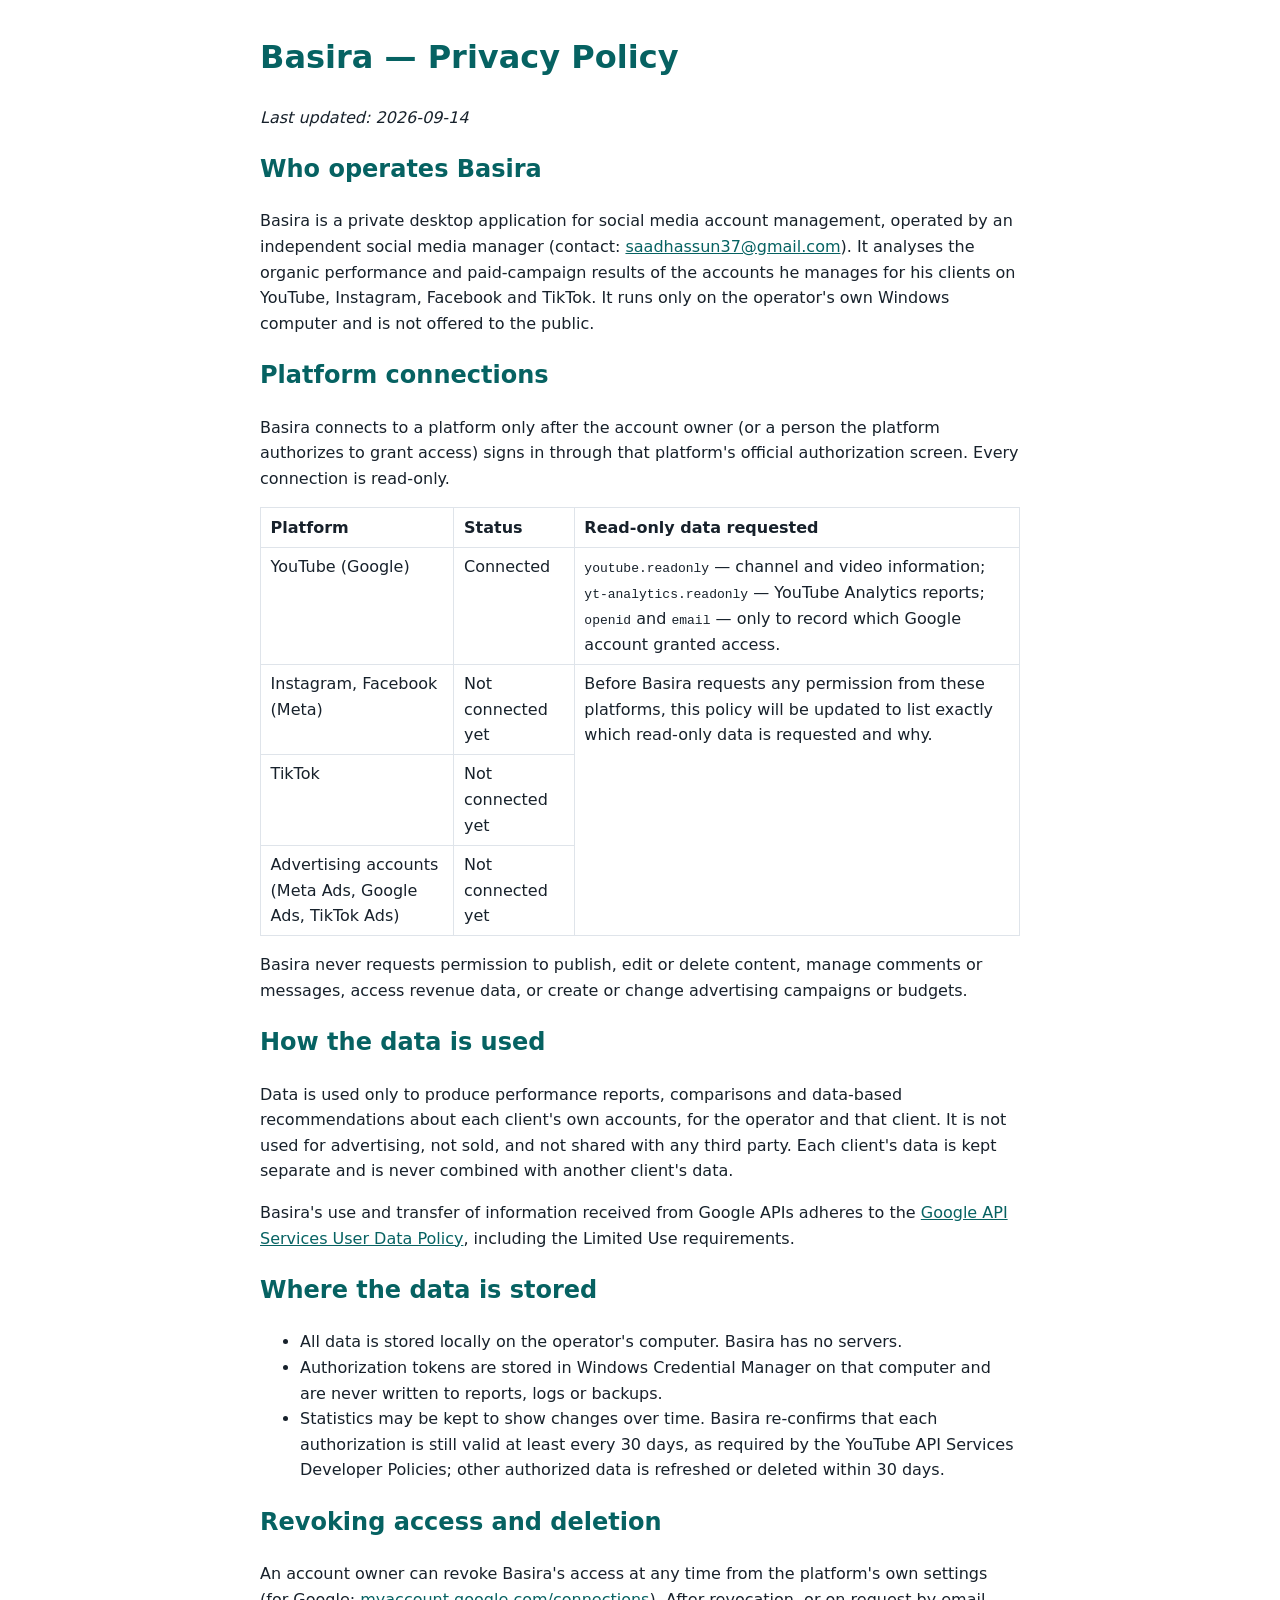
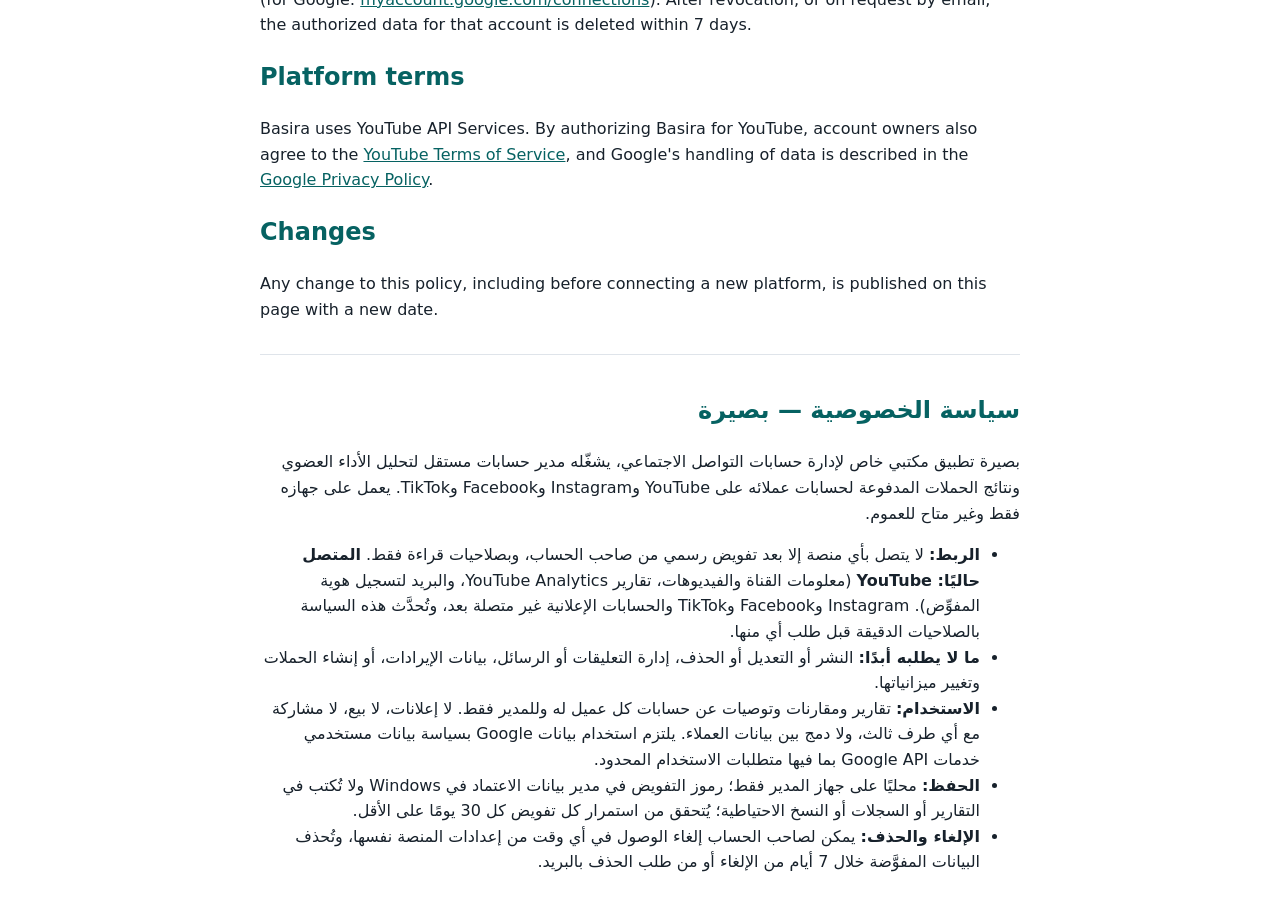
==== privacy.html @ ca2a475c "Describe Basira as a multi-platform tool; list platform connection status Co-Authored-By: Claude Opu" ====
<!doctype html>
<html lang="en">
<head>
  <meta charset="utf-8">
  <meta name="viewport" content="width=device-width, initial-scale=1">
  <title>Basira — Privacy Policy</title>
  <link rel="icon" type="image/png" href="mark.png">
  <style>
    body { font-family: system-ui, "Segoe UI", Tahoma, sans-serif; max-width: 760px; margin: 2rem auto; padding: 0 1rem; line-height: 1.6; color: #17212b; }
    h1, h2, h3 { color: #066262; }
    table { border-collapse: collapse; width: 100%; }
    th, td { border: 1px solid #dfe4ea; padding: .4rem .6rem; text-align: start; vertical-align: top; }
    section[dir="rtl"] { border-top: 1px solid #dfe4ea; margin-top: 2rem; padding-top: 1rem; }
    a { color: #066262; }
  </style>
</head>
<body>
<main>
  <h1>Basira — Privacy Policy</h1>
  <p><em>Last updated: 2026-09-14</em></p>

  <h2>Who operates Basira</h2>
  <p>Basira is a private desktop application for social media account management, operated by an independent social media manager (contact: <a href="mailto:saadhassun37@gmail.com">saadhassun37@gmail.com</a>). It analyses the organic performance and paid-campaign results of the accounts he manages for his clients on YouTube, Instagram, Facebook and TikTok. It runs only on the operator's own Windows computer and is not offered to the public.</p>

  <h2>Platform connections</h2>
  <p>Basira connects to a platform only after the account owner (or a person the platform authorizes to grant access) signs in through that platform's official authorization screen. Every connection is read-only.</p>
  <table>
    <thead><tr><th>Platform</th><th>Status</th><th>Read-only data requested</th></tr></thead>
    <tbody>
      <tr>
        <td>YouTube (Google)</td>
        <td>Connected</td>
        <td><code>youtube.readonly</code> — channel and video information; <code>yt-analytics.readonly</code> — YouTube Analytics reports; <code>openid</code> and <code>email</code> — only to record which Google account granted access.</td>
      </tr>
      <tr>
        <td>Instagram, Facebook (Meta)</td>
        <td>Not connected yet</td>
        <td rowspan="3">Before Basira requests any permission from these platforms, this policy will be updated to list exactly which read-only data is requested and why.</td>
      </tr>
      <tr><td>TikTok</td><td>Not connected yet</td></tr>
      <tr><td>Advertising accounts (Meta Ads, Google Ads, TikTok Ads)</td><td>Not connected yet</td></tr>
    </tbody>
  </table>
  <p>Basira never requests permission to publish, edit or delete content, manage comments or messages, access revenue data, or create or change advertising campaigns or budgets.</p>

  <h2>How the data is used</h2>
  <p>Data is used only to produce performance reports, comparisons and data-based recommendations about each client's own accounts, for the operator and that client. It is not used for advertising, not sold, and not shared with any third party. Each client's data is kept separate and is never combined with another client's data.</p>
  <p>Basira's use and transfer of information received from Google APIs adheres to the <a href="https://developers.google.com/terms/api-services-user-data-policy">Google API Services User Data Policy</a>, including the Limited Use requirements.</p>

  <h2>Where the data is stored</h2>
  <ul>
    <li>All data is stored locally on the operator's computer. Basira has no servers.</li>
    <li>Authorization tokens are stored in Windows Credential Manager on that computer and are never written to reports, logs or backups.</li>
    <li>Statistics may be kept to show changes over time. Basira re-confirms that each authorization is still valid at least every 30 days, as required by the YouTube API Services Developer Policies; other authorized data is refreshed or deleted within 30 days.</li>
  </ul>

  <h2>Revoking access and deletion</h2>
  <p>An account owner can revoke Basira's access at any time from the platform's own settings (for Google: <a href="https://myaccount.google.com/connections">myaccount.google.com/connections</a>). After revocation, or on request by email, the authorized data for that account is deleted within 7 days.</p>

  <h2>Platform terms</h2>
  <p>Basira uses YouTube API Services. By authorizing Basira for YouTube, account owners also agree to the <a href="https://www.youtube.com/t/terms">YouTube Terms of Service</a>, and Google's handling of data is described in the <a href="https://policies.google.com/privacy">Google Privacy Policy</a>.</p>

  <h2>Changes</h2>
  <p>Any change to this policy, including before connecting a new platform, is published on this page with a new date.</p>

  <section dir="rtl" lang="ar">
    <h2>سياسة الخصوصية — بصيرة</h2>
    <p>بصيرة تطبيق مكتبي خاص لإدارة حسابات التواصل الاجتماعي، يشغّله مدير حسابات مستقل لتحليل الأداء العضوي ونتائج الحملات المدفوعة لحسابات عملائه على YouTube وInstagram وFacebook وTikTok. يعمل على جهازه فقط وغير متاح للعموم.</p>
    <ul>
      <li><strong>الربط:</strong> لا يتصل بأي منصة إلا بعد تفويض رسمي من صاحب الحساب، وبصلاحيات قراءة فقط. <strong>المتصل حاليًا: YouTube</strong> (معلومات القناة والفيديوهات، تقارير YouTube Analytics، والبريد لتسجيل هوية المفوِّض). Instagram وFacebook وTikTok والحسابات الإعلانية غير متصلة بعد، وتُحدَّث هذه السياسة بالصلاحيات الدقيقة قبل طلب أي منها.</li>
      <li><strong>ما لا يطلبه أبدًا:</strong> النشر أو التعديل أو الحذف، إدارة التعليقات أو الرسائل، بيانات الإيرادات، أو إنشاء الحملات وتغيير ميزانياتها.</li>
      <li><strong>الاستخدام:</strong> تقارير ومقارنات وتوصيات عن حسابات كل عميل له وللمدير فقط. لا إعلانات، لا بيع، لا مشاركة مع أي طرف ثالث، ولا دمج بين بيانات العملاء. يلتزم استخدام بيانات Google بسياسة بيانات مستخدمي خدمات Google API بما فيها متطلبات الاستخدام المحدود.</li>
      <li><strong>الحفظ:</strong> محليًا على جهاز المدير فقط؛ رموز التفويض في مدير بيانات الاعتماد في Windows ولا تُكتب في التقارير أو السجلات أو النسخ الاحتياطية؛ يُتحقق من استمرار كل تفويض كل 30 يومًا على الأقل.</li>
      <li><strong>الإلغاء والحذف:</strong> يمكن لصاحب الحساب إلغاء الوصول في أي وقت من إعدادات المنصة نفسها، وتُحذف البيانات المفوَّضة خلال 7 أيام من الإلغاء أو من طلب الحذف بالبريد.</li>
    </ul>
  </section>
</main>
</body>
</html>
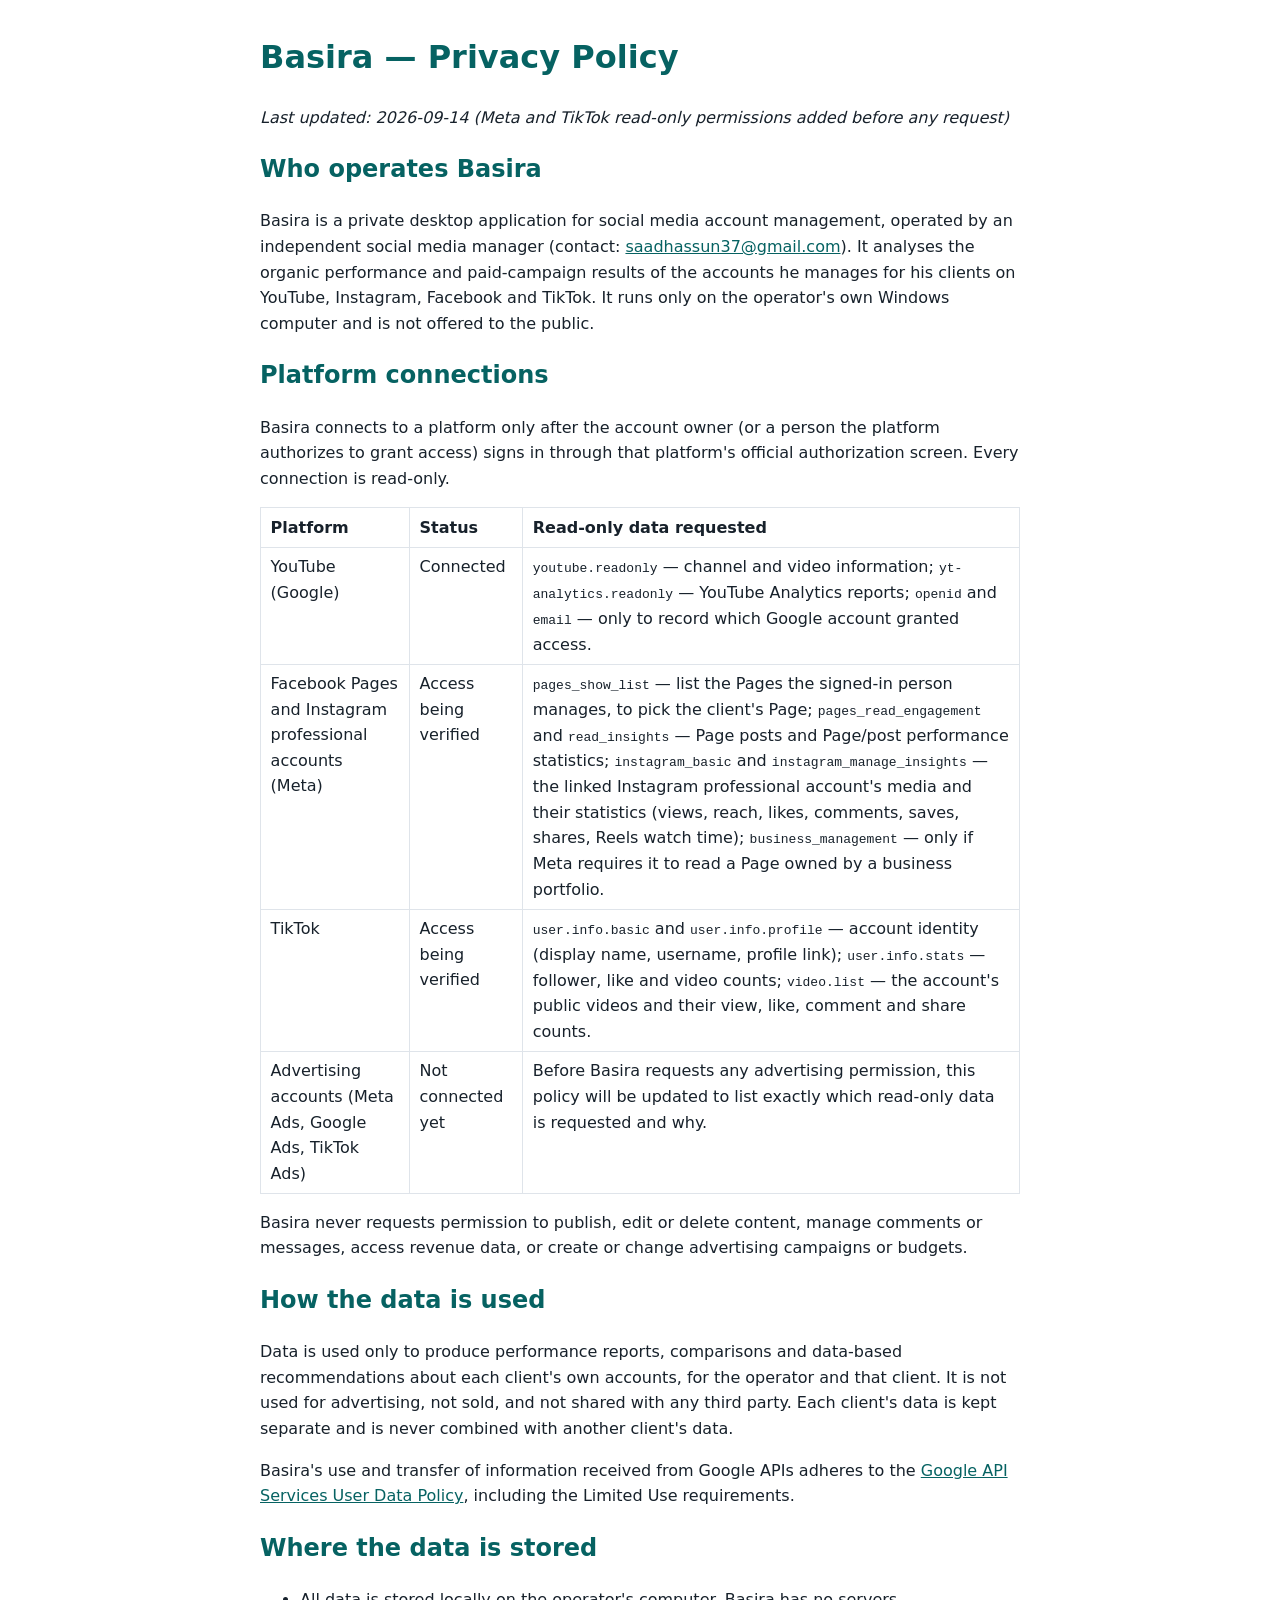
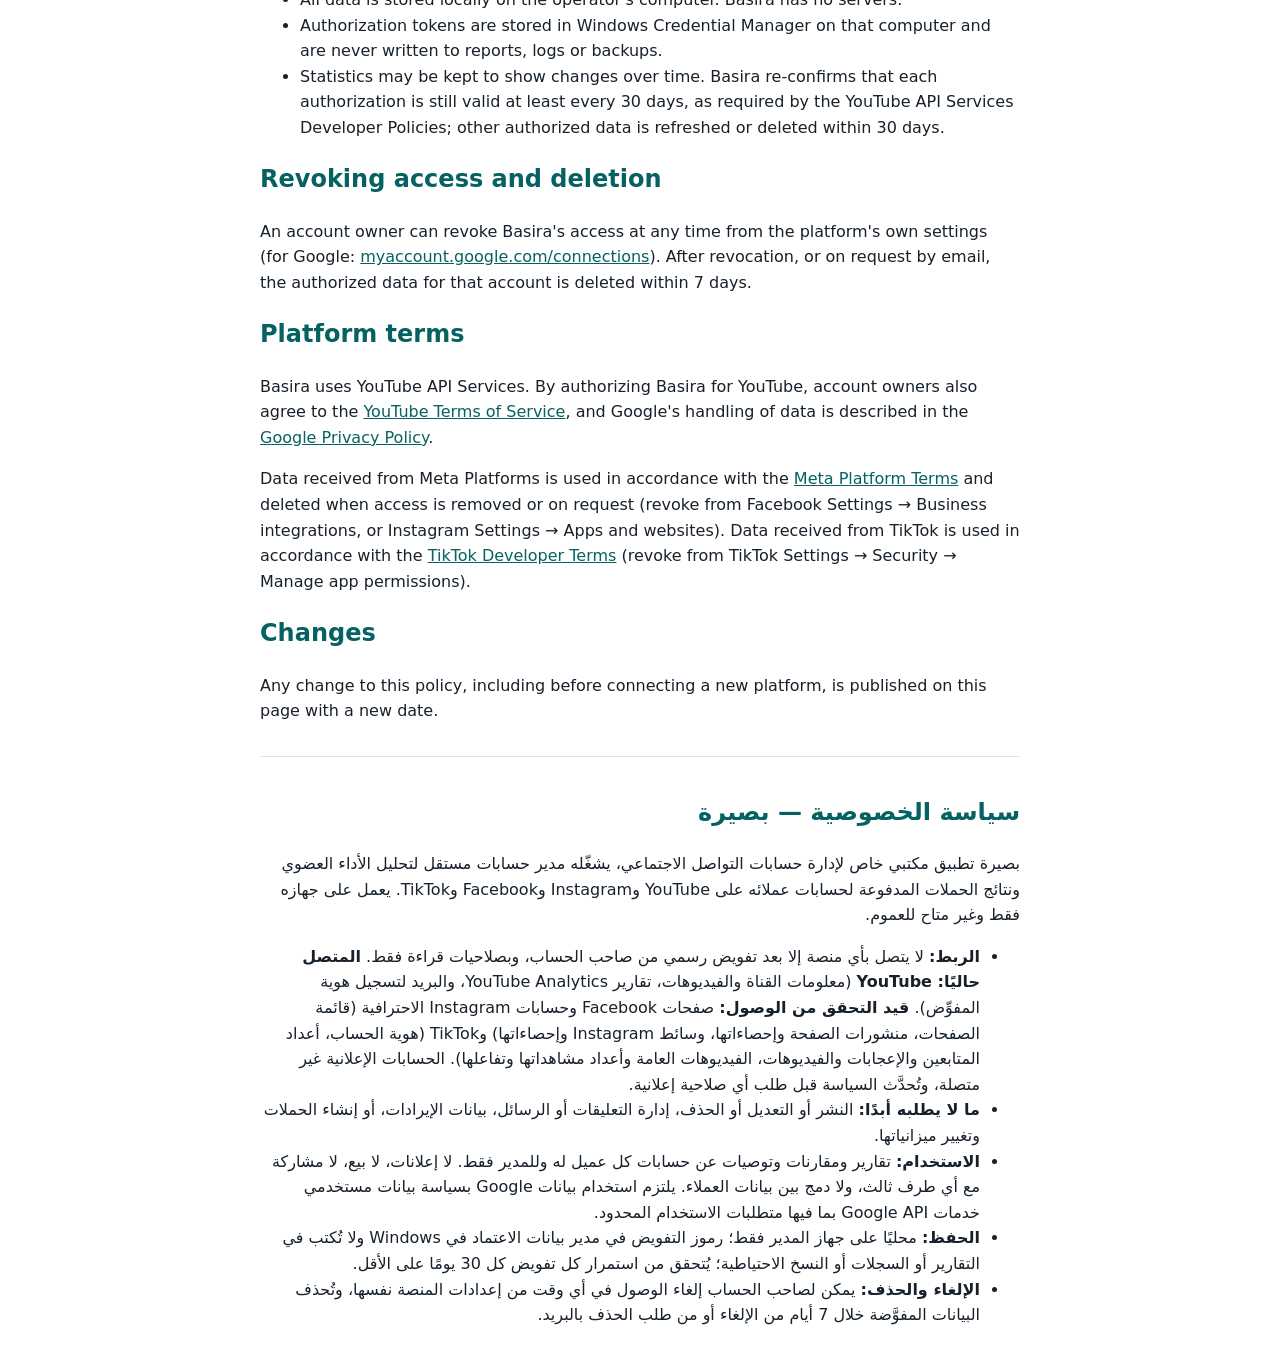
==== commit a8b85cda: "Privacy policy: list exact read-only Meta and TikTok permissions before requesting them" ====
--- a/privacy.html
+++ b/privacy.html
@@ -17,7 +17,7 @@
 <body>
 <main>
   <h1>Basira — Privacy Policy</h1>
-  <p><em>Last updated: 2026-09-14</em></p>
+  <p><em>Last updated: 2026-09-14 (Meta and TikTok read-only permissions added before any request)</em></p>
 
   <h2>Who operates Basira</h2>
   <p>Basira is a private desktop application for social media account management, operated by an independent social media manager (contact: <a href="mailto:saadhassun37@gmail.com">saadhassun37@gmail.com</a>). It analyses the organic performance and paid-campaign results of the accounts he manages for his clients on YouTube, Instagram, Facebook and TikTok. It runs only on the operator's own Windows computer and is not offered to the public.</p>
@@ -33,12 +33,16 @@
         <td><code>youtube.readonly</code> — channel and video information; <code>yt-analytics.readonly</code> — YouTube Analytics reports; <code>openid</code> and <code>email</code> — only to record which Google account granted access.</td>
       </tr>
       <tr>
-        <td>Instagram, Facebook (Meta)</td>
-        <td>Not connected yet</td>
-        <td rowspan="3">Before Basira requests any permission from these platforms, this policy will be updated to list exactly which read-only data is requested and why.</td>
+        <td>Facebook Pages and Instagram professional accounts (Meta)</td>
+        <td>Access being verified</td>
+        <td><code>pages_show_list</code> — list the Pages the signed-in person manages, to pick the client's Page; <code>pages_read_engagement</code> and <code>read_insights</code> — Page posts and Page/post performance statistics; <code>instagram_basic</code> and <code>instagram_manage_insights</code> — the linked Instagram professional account's media and their statistics (views, reach, likes, comments, saves, shares, Reels watch time); <code>business_management</code> — only if Meta requires it to read a Page owned by a business portfolio.</td>
       </tr>
-      <tr><td>TikTok</td><td>Not connected yet</td></tr>
-      <tr><td>Advertising accounts (Meta Ads, Google Ads, TikTok Ads)</td><td>Not connected yet</td></tr>
+      <tr>
+        <td>TikTok</td>
+        <td>Access being verified</td>
+        <td><code>user.info.basic</code> and <code>user.info.profile</code> — account identity (display name, username, profile link); <code>user.info.stats</code> — follower, like and video counts; <code>video.list</code> — the account's public videos and their view, like, comment and share counts.</td>
+      </tr>
+      <tr><td>Advertising accounts (Meta Ads, Google Ads, TikTok Ads)</td><td>Not connected yet</td><td>Before Basira requests any advertising permission, this policy will be updated to list exactly which read-only data is requested and why.</td></tr>
     </tbody>
   </table>
   <p>Basira never requests permission to publish, edit or delete content, manage comments or messages, access revenue data, or create or change advertising campaigns or budgets.</p>
@@ -59,6 +63,7 @@
 
   <h2>Platform terms</h2>
   <p>Basira uses YouTube API Services. By authorizing Basira for YouTube, account owners also agree to the <a href="https://www.youtube.com/t/terms">YouTube Terms of Service</a>, and Google's handling of data is described in the <a href="https://policies.google.com/privacy">Google Privacy Policy</a>.</p>
+  <p>Data received from Meta Platforms is used in accordance with the <a href="https://developers.facebook.com/terms/">Meta Platform Terms</a> and deleted when access is removed or on request (revoke from Facebook Settings → Business integrations, or Instagram Settings → Apps and websites). Data received from TikTok is used in accordance with the <a href="https://www.tiktok.com/legal/page/global/tik-tok-developer-terms-of-service/en">TikTok Developer Terms</a> (revoke from TikTok Settings → Security → Manage app permissions).</p>
 
   <h2>Changes</h2>
   <p>Any change to this policy, including before connecting a new platform, is published on this page with a new date.</p>
@@ -67,7 +72,7 @@
     <h2>سياسة الخصوصية — بصيرة</h2>
     <p>بصيرة تطبيق مكتبي خاص لإدارة حسابات التواصل الاجتماعي، يشغّله مدير حسابات مستقل لتحليل الأداء العضوي ونتائج الحملات المدفوعة لحسابات عملائه على YouTube وInstagram وFacebook وTikTok. يعمل على جهازه فقط وغير متاح للعموم.</p>
     <ul>
-      <li><strong>الربط:</strong> لا يتصل بأي منصة إلا بعد تفويض رسمي من صاحب الحساب، وبصلاحيات قراءة فقط. <strong>المتصل حاليًا: YouTube</strong> (معلومات القناة والفيديوهات، تقارير YouTube Analytics، والبريد لتسجيل هوية المفوِّض). Instagram وFacebook وTikTok والحسابات الإعلانية غير متصلة بعد، وتُحدَّث هذه السياسة بالصلاحيات الدقيقة قبل طلب أي منها.</li>
+      <li><strong>الربط:</strong> لا يتصل بأي منصة إلا بعد تفويض رسمي من صاحب الحساب، وبصلاحيات قراءة فقط. <strong>المتصل حاليًا: YouTube</strong> (معلومات القناة والفيديوهات، تقارير YouTube Analytics، والبريد لتسجيل هوية المفوِّض). <strong>قيد التحقق من الوصول:</strong> صفحات Facebook وحسابات Instagram الاحترافية (قائمة الصفحات، منشورات الصفحة وإحصاءاتها، وسائط Instagram وإحصاءاتها) وTikTok (هوية الحساب، أعداد المتابعين والإعجابات والفيديوهات، الفيديوهات العامة وأعداد مشاهداتها وتفاعلها). الحسابات الإعلانية غير متصلة، وتُحدَّث السياسة قبل طلب أي صلاحية إعلانية.</li>
       <li><strong>ما لا يطلبه أبدًا:</strong> النشر أو التعديل أو الحذف، إدارة التعليقات أو الرسائل، بيانات الإيرادات، أو إنشاء الحملات وتغيير ميزانياتها.</li>
       <li><strong>الاستخدام:</strong> تقارير ومقارنات وتوصيات عن حسابات كل عميل له وللمدير فقط. لا إعلانات، لا بيع، لا مشاركة مع أي طرف ثالث، ولا دمج بين بيانات العملاء. يلتزم استخدام بيانات Google بسياسة بيانات مستخدمي خدمات Google API بما فيها متطلبات الاستخدام المحدود.</li>
       <li><strong>الحفظ:</strong> محليًا على جهاز المدير فقط؛ رموز التفويض في مدير بيانات الاعتماد في Windows ولا تُكتب في التقارير أو السجلات أو النسخ الاحتياطية؛ يُتحقق من استمرار كل تفويض كل 30 يومًا على الأقل.</li>
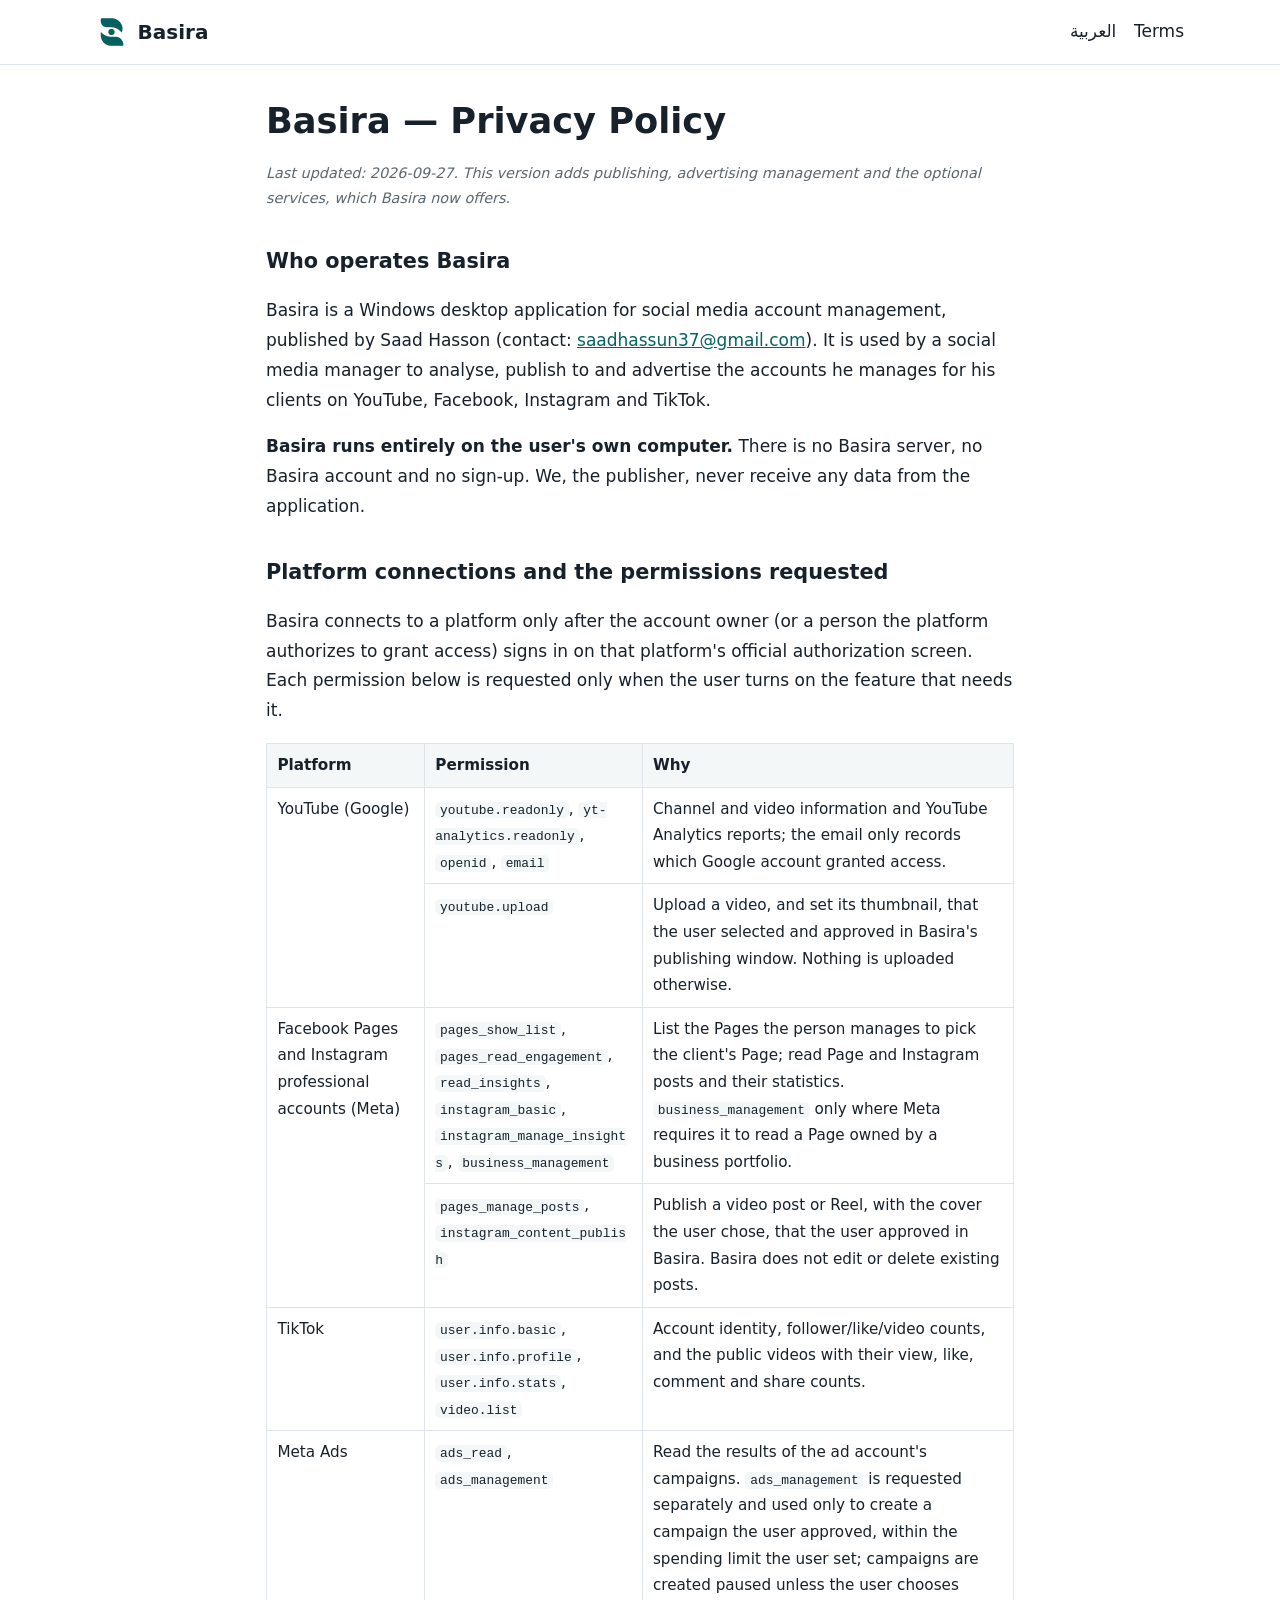
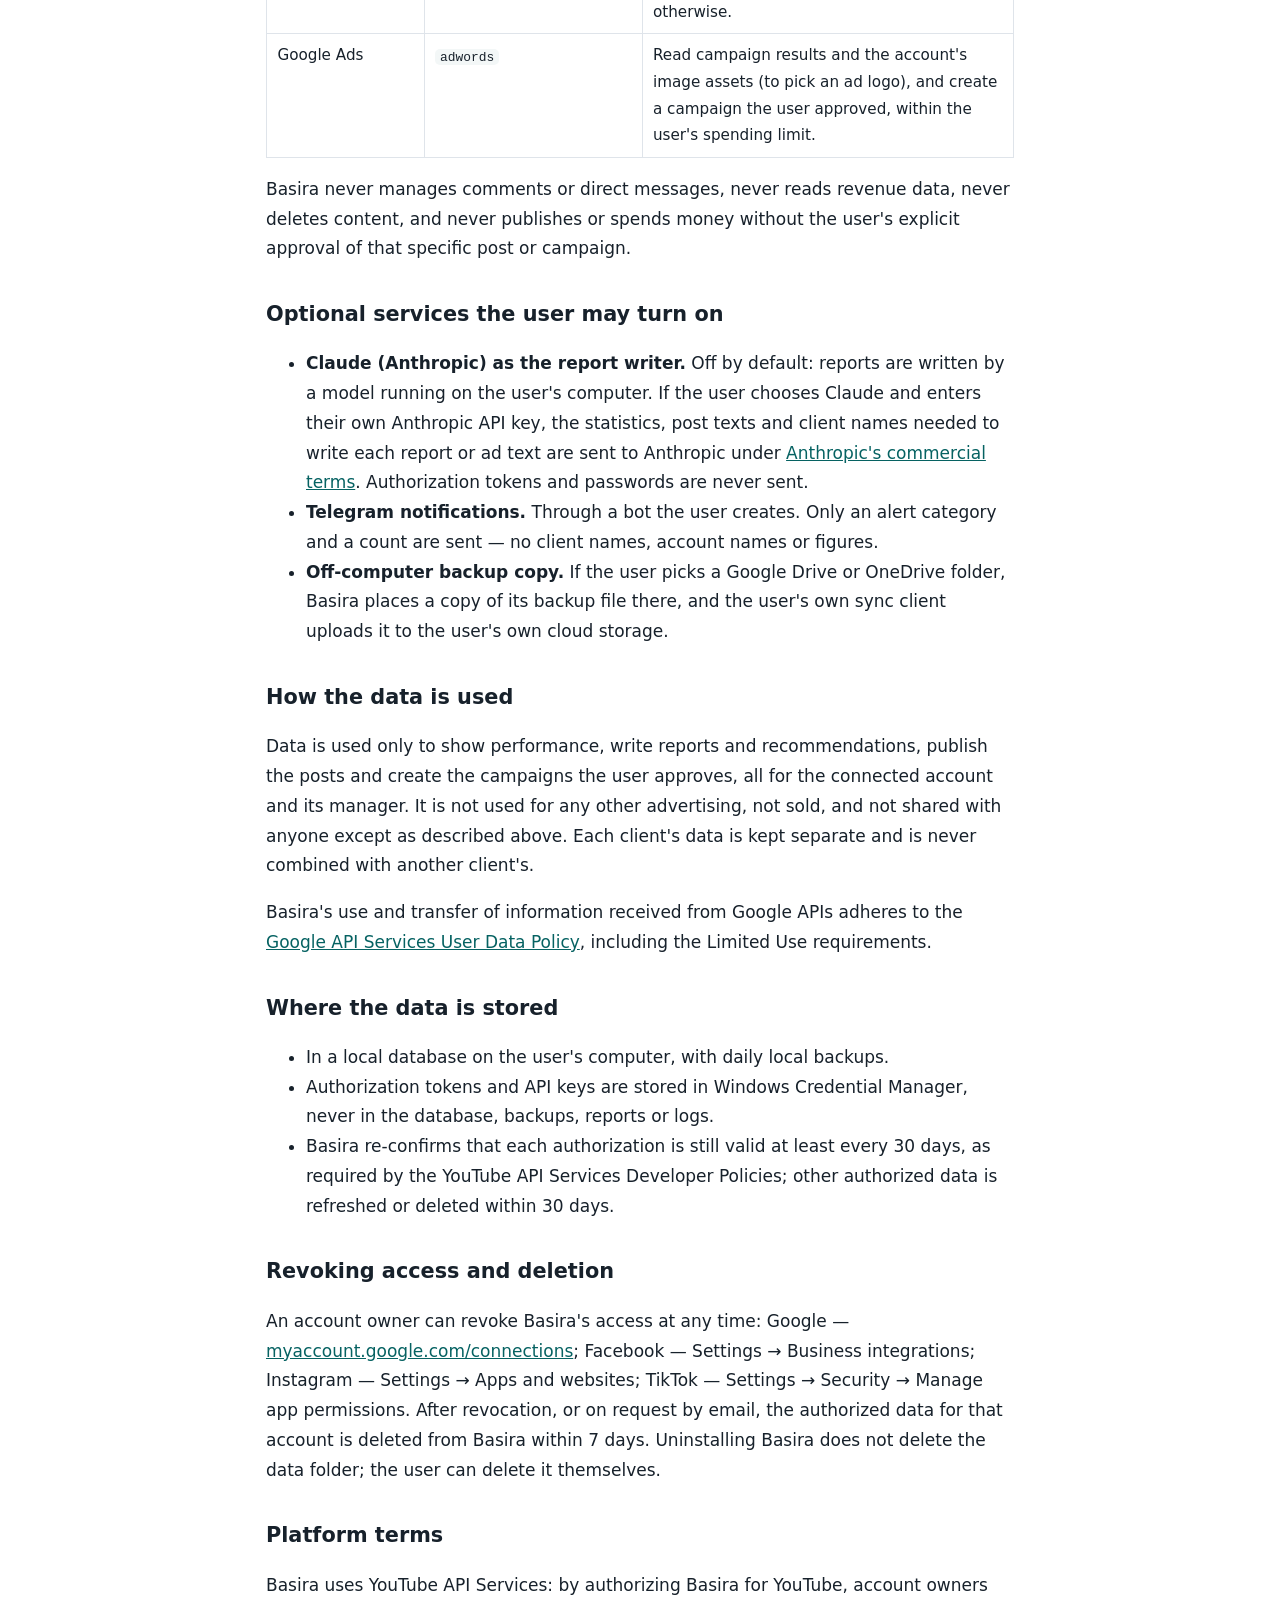
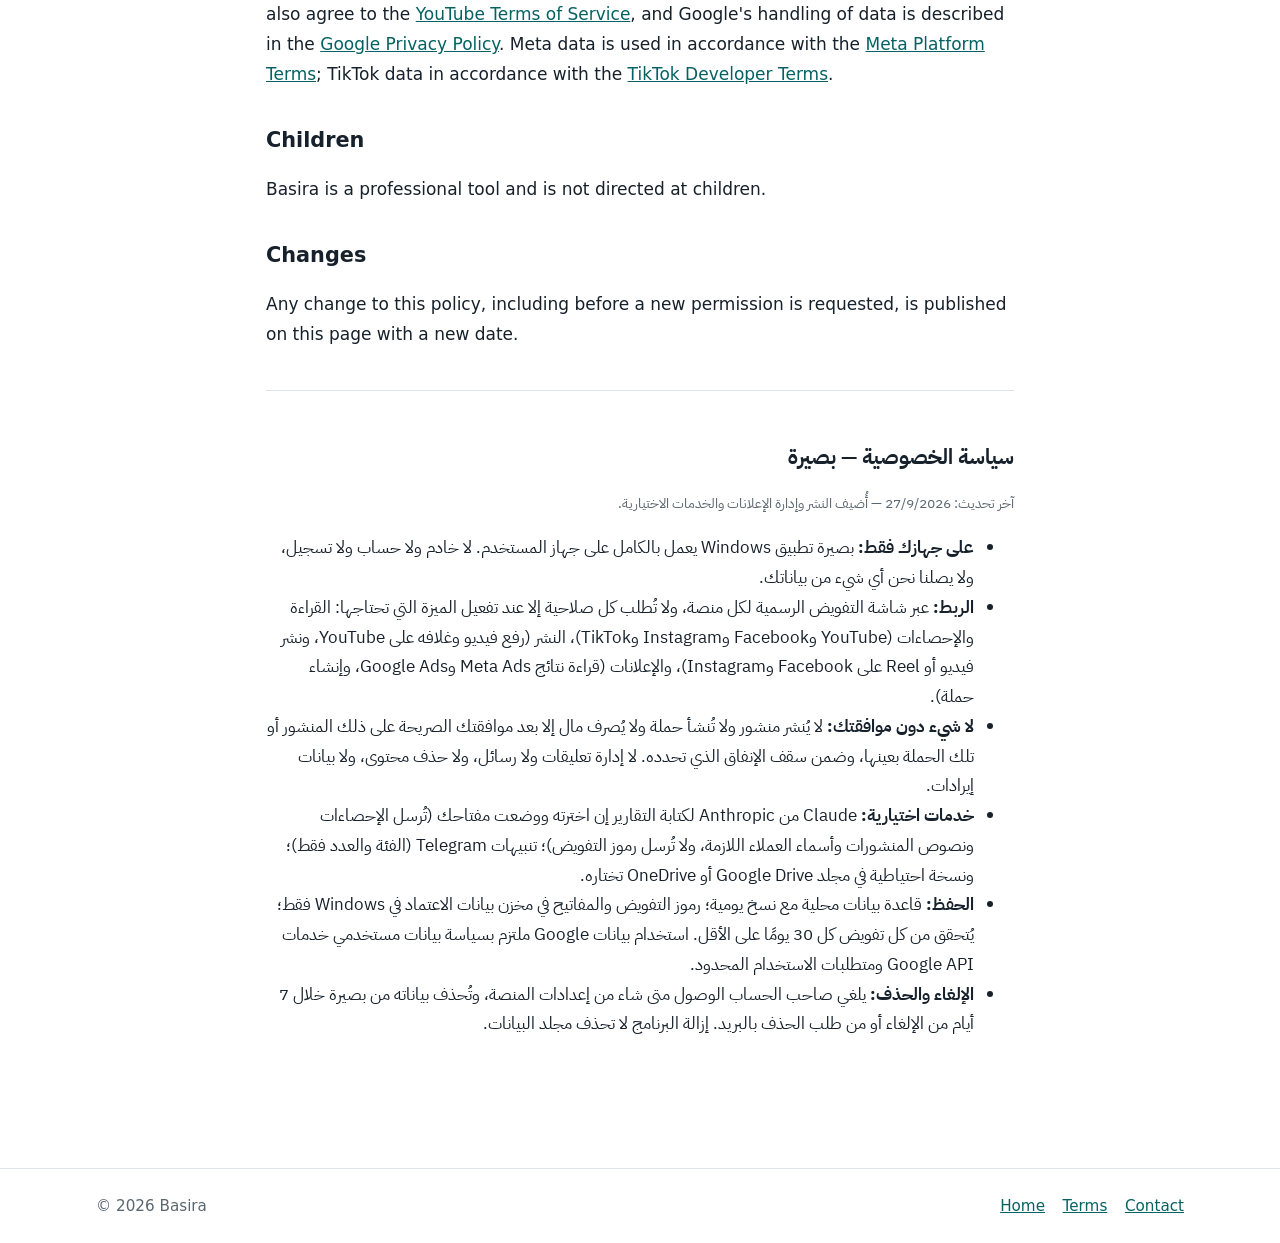
==== commit 241ec3e4: "New home page with download section; privacy policy and terms updated for publishing, ads and option" ====
--- a/privacy.html
+++ b/privacy.html
@@ -4,81 +4,98 @@
   <meta charset="utf-8">
   <meta name="viewport" content="width=device-width, initial-scale=1">
   <title>Basira — Privacy Policy</title>
-  <link rel="icon" type="image/png" href="mark.png">
-  <style>
-    body { font-family: system-ui, "Segoe UI", Tahoma, sans-serif; max-width: 760px; margin: 2rem auto; padding: 0 1rem; line-height: 1.6; color: #17212b; }
-    h1, h2, h3 { color: #066262; }
-    table { border-collapse: collapse; width: 100%; }
-    th, td { border: 1px solid #dfe4ea; padding: .4rem .6rem; text-align: start; vertical-align: top; }
-    section[dir="rtl"] { border-top: 1px solid #dfe4ea; margin-top: 2rem; padding-top: 1rem; }
-    a { color: #066262; }
-  </style>
+  <link rel="icon" type="image/png" href="brand/favicon.png">
+  <link href="https://fonts.googleapis.com/css2?family=IBM+Plex+Sans+Arabic:wght@400;500;700&display=swap" rel="stylesheet">
+  <link rel="stylesheet" href="site.css">
 </head>
-<body>
-<main>
+<body class="legal">
+<header class="top">
+  <div class="wrap top-row">
+    <a class="brand" href="./"><img class="only-light" src="brand/mark.png" alt="" width="32" height="32"><img class="only-dark" src="brand/mark-dark.png" alt="" width="32" height="32"><span>Basira</span></a>
+    <nav><a href="#ar">العربية</a><a href="terms.html">Terms</a></nav>
+  </div>
+</header>
+<main class="wrap narrow">
   <h1>Basira — Privacy Policy</h1>
-  <p><em>Last updated: 2026-09-14 (Meta and TikTok read-only permissions added before any request)</em></p>
+  <p class="fine"><em>Last updated: 2026-09-27. This version adds publishing, advertising management and the optional services, which Basira now offers.</em></p>
 
   <h2>Who operates Basira</h2>
-  <p>Basira is a private desktop application for social media account management, operated by an independent social media manager (contact: <a href="mailto:saadhassun37@gmail.com">saadhassun37@gmail.com</a>). It analyses the organic performance and paid-campaign results of the accounts he manages for his clients on YouTube, Instagram, Facebook and TikTok. It runs only on the operator's own Windows computer and is not offered to the public.</p>
+  <p>Basira is a Windows desktop application for social media account management, published by Saad Hasson (contact: <a href="mailto:saadhassun37@gmail.com">saadhassun37@gmail.com</a>). It is used by a social media manager to analyse, publish to and advertise the accounts he manages for his clients on YouTube, Facebook, Instagram and TikTok.</p>
+  <p><strong>Basira runs entirely on the user's own computer.</strong> There is no Basira server, no Basira account and no sign-up. We, the publisher, never receive any data from the application.</p>
 
-  <h2>Platform connections</h2>
-  <p>Basira connects to a platform only after the account owner (or a person the platform authorizes to grant access) signs in through that platform's official authorization screen. Every connection is read-only.</p>
+  <h2>Platform connections and the permissions requested</h2>
+  <p>Basira connects to a platform only after the account owner (or a person the platform authorizes to grant access) signs in on that platform's official authorization screen. Each permission below is requested only when the user turns on the feature that needs it.</p>
+  <div class="table-wrap">
   <table>
-    <thead><tr><th>Platform</th><th>Status</th><th>Read-only data requested</th></tr></thead>
+    <thead><tr><th>Platform</th><th>Permission</th><th>Why</th></tr></thead>
     <tbody>
-      <tr>
-        <td>YouTube (Google)</td>
-        <td>Connected</td>
-        <td><code>youtube.readonly</code> — channel and video information; <code>yt-analytics.readonly</code> — YouTube Analytics reports; <code>openid</code> and <code>email</code> — only to record which Google account granted access.</td>
-      </tr>
-      <tr>
-        <td>Facebook Pages and Instagram professional accounts (Meta)</td>
-        <td>Access being verified</td>
-        <td><code>pages_show_list</code> — list the Pages the signed-in person manages, to pick the client's Page; <code>pages_read_engagement</code> and <code>read_insights</code> — Page posts and Page/post performance statistics; <code>instagram_basic</code> and <code>instagram_manage_insights</code> — the linked Instagram professional account's media and their statistics (views, reach, likes, comments, saves, shares, Reels watch time); <code>business_management</code> — only if Meta requires it to read a Page owned by a business portfolio.</td>
-      </tr>
-      <tr>
-        <td>TikTok</td>
-        <td>Access being verified</td>
-        <td><code>user.info.basic</code> and <code>user.info.profile</code> — account identity (display name, username, profile link); <code>user.info.stats</code> — follower, like and video counts; <code>video.list</code> — the account's public videos and their view, like, comment and share counts.</td>
-      </tr>
-      <tr><td>Advertising accounts (Meta Ads, Google Ads, TikTok Ads)</td><td>Not connected yet</td><td>Before Basira requests any advertising permission, this policy will be updated to list exactly which read-only data is requested and why.</td></tr>
+      <tr><td rowspan="2">YouTube (Google)</td>
+        <td><code>youtube.readonly</code>, <code>yt-analytics.readonly</code>, <code>openid</code>, <code>email</code></td>
+        <td>Channel and video information and YouTube Analytics reports; the email only records which Google account granted access.</td></tr>
+      <tr><td><code>youtube.upload</code></td>
+        <td>Upload a video, and set its thumbnail, that the user selected and approved in Basira's publishing window. Nothing is uploaded otherwise.</td></tr>
+      <tr><td rowspan="2">Facebook Pages and Instagram professional accounts (Meta)</td>
+        <td><code>pages_show_list</code>, <code>pages_read_engagement</code>, <code>read_insights</code>, <code>instagram_basic</code>, <code>instagram_manage_insights</code>, <code>business_management</code></td>
+        <td>List the Pages the person manages to pick the client's Page; read Page and Instagram posts and their statistics. <code>business_management</code> only where Meta requires it to read a Page owned by a business portfolio.</td></tr>
+      <tr><td><code>pages_manage_posts</code>, <code>instagram_content_publish</code></td>
+        <td>Publish a video post or Reel, with the cover the user chose, that the user approved in Basira. Basira does not edit or delete existing posts.</td></tr>
+      <tr><td>TikTok</td>
+        <td><code>user.info.basic</code>, <code>user.info.profile</code>, <code>user.info.stats</code>, <code>video.list</code></td>
+        <td>Account identity, follower/like/video counts, and the public videos with their view, like, comment and share counts.</td></tr>
+      <tr><td>Meta Ads</td>
+        <td><code>ads_read</code>, <code>ads_management</code></td>
+        <td>Read the results of the ad account's campaigns. <code>ads_management</code> is requested separately and used only to create a campaign the user approved, within the spending limit the user set; campaigns are created paused unless the user chooses otherwise.</td></tr>
+      <tr><td>Google Ads</td>
+        <td><code>adwords</code></td>
+        <td>Read campaign results and the account's image assets (to pick an ad logo), and create a campaign the user approved, within the user's spending limit.</td></tr>
     </tbody>
   </table>
-  <p>Basira never requests permission to publish, edit or delete content, manage comments or messages, access revenue data, or create or change advertising campaigns or budgets.</p>
+  </div>
+  <p>Basira never manages comments or direct messages, never reads revenue data, never deletes content, and never publishes or spends money without the user's explicit approval of that specific post or campaign.</p>
+
+  <h2>Optional services the user may turn on</h2>
+  <ul>
+    <li><strong>Claude (Anthropic) as the report writer.</strong> Off by default: reports are written by a model running on the user's computer. If the user chooses Claude and enters their own Anthropic API key, the statistics, post texts and client names needed to write each report or ad text are sent to Anthropic under <a href="https://www.anthropic.com/legal/commercial-terms">Anthropic's commercial terms</a>. Authorization tokens and passwords are never sent.</li>
+    <li><strong>Telegram notifications.</strong> Through a bot the user creates. Only an alert category and a count are sent — no client names, account names or figures.</li>
+    <li><strong>Off-computer backup copy.</strong> If the user picks a Google Drive or OneDrive folder, Basira places a copy of its backup file there, and the user's own sync client uploads it to the user's own cloud storage.</li>
+  </ul>
 
   <h2>How the data is used</h2>
-  <p>Data is used only to produce performance reports, comparisons and data-based recommendations about each client's own accounts, for the operator and that client. It is not used for advertising, not sold, and not shared with any third party. Each client's data is kept separate and is never combined with another client's data.</p>
+  <p>Data is used only to show performance, write reports and recommendations, publish the posts and create the campaigns the user approves, all for the connected account and its manager. It is not used for any other advertising, not sold, and not shared with anyone except as described above. Each client's data is kept separate and is never combined with another client's.</p>
   <p>Basira's use and transfer of information received from Google APIs adheres to the <a href="https://developers.google.com/terms/api-services-user-data-policy">Google API Services User Data Policy</a>, including the Limited Use requirements.</p>
 
   <h2>Where the data is stored</h2>
   <ul>
-    <li>All data is stored locally on the operator's computer. Basira has no servers.</li>
-    <li>Authorization tokens are stored in Windows Credential Manager on that computer and are never written to reports, logs or backups.</li>
-    <li>Statistics may be kept to show changes over time. Basira re-confirms that each authorization is still valid at least every 30 days, as required by the YouTube API Services Developer Policies; other authorized data is refreshed or deleted within 30 days.</li>
+    <li>In a local database on the user's computer, with daily local backups.</li>
+    <li>Authorization tokens and API keys are stored in Windows Credential Manager, never in the database, backups, reports or logs.</li>
+    <li>Basira re-confirms that each authorization is still valid at least every 30 days, as required by the YouTube API Services Developer Policies; other authorized data is refreshed or deleted within 30 days.</li>
   </ul>
 
   <h2>Revoking access and deletion</h2>
-  <p>An account owner can revoke Basira's access at any time from the platform's own settings (for Google: <a href="https://myaccount.google.com/connections">myaccount.google.com/connections</a>). After revocation, or on request by email, the authorized data for that account is deleted within 7 days.</p>
+  <p>An account owner can revoke Basira's access at any time: Google — <a href="https://myaccount.google.com/connections">myaccount.google.com/connections</a>; Facebook — Settings → Business integrations; Instagram — Settings → Apps and websites; TikTok — Settings → Security → Manage app permissions. After revocation, or on request by email, the authorized data for that account is deleted from Basira within 7 days. Uninstalling Basira does not delete the data folder; the user can delete it themselves.</p>
 
   <h2>Platform terms</h2>
-  <p>Basira uses YouTube API Services. By authorizing Basira for YouTube, account owners also agree to the <a href="https://www.youtube.com/t/terms">YouTube Terms of Service</a>, and Google's handling of data is described in the <a href="https://policies.google.com/privacy">Google Privacy Policy</a>.</p>
-  <p>Data received from Meta Platforms is used in accordance with the <a href="https://developers.facebook.com/terms/">Meta Platform Terms</a> and deleted when access is removed or on request (revoke from Facebook Settings → Business integrations, or Instagram Settings → Apps and websites). Data received from TikTok is used in accordance with the <a href="https://www.tiktok.com/legal/page/global/tik-tok-developer-terms-of-service/en">TikTok Developer Terms</a> (revoke from TikTok Settings → Security → Manage app permissions).</p>
+  <p>Basira uses YouTube API Services: by authorizing Basira for YouTube, account owners also agree to the <a href="https://www.youtube.com/t/terms">YouTube Terms of Service</a>, and Google's handling of data is described in the <a href="https://policies.google.com/privacy">Google Privacy Policy</a>. Meta data is used in accordance with the <a href="https://developers.facebook.com/terms/">Meta Platform Terms</a>; TikTok data in accordance with the <a href="https://www.tiktok.com/legal/page/global/tik-tok-developer-terms-of-service/en">TikTok Developer Terms</a>.</p>
+
+  <h2>Children</h2>
+  <p>Basira is a professional tool and is not directed at children.</p>
 
   <h2>Changes</h2>
-  <p>Any change to this policy, including before connecting a new platform, is published on this page with a new date.</p>
+  <p>Any change to this policy, including before a new permission is requested, is published on this page with a new date.</p>
 
-  <section dir="rtl" lang="ar">
+  <section id="ar" dir="rtl" lang="ar">
     <h2>سياسة الخصوصية — بصيرة</h2>
-    <p>بصيرة تطبيق مكتبي خاص لإدارة حسابات التواصل الاجتماعي، يشغّله مدير حسابات مستقل لتحليل الأداء العضوي ونتائج الحملات المدفوعة لحسابات عملائه على YouTube وInstagram وFacebook وTikTok. يعمل على جهازه فقط وغير متاح للعموم.</p>
+    <p class="fine">آخر تحديث: 27/9/2026 — أُضيف النشر وإدارة الإعلانات والخدمات الاختيارية.</p>
     <ul>
-      <li><strong>الربط:</strong> لا يتصل بأي منصة إلا بعد تفويض رسمي من صاحب الحساب، وبصلاحيات قراءة فقط. <strong>المتصل حاليًا: YouTube</strong> (معلومات القناة والفيديوهات، تقارير YouTube Analytics، والبريد لتسجيل هوية المفوِّض). <strong>قيد التحقق من الوصول:</strong> صفحات Facebook وحسابات Instagram الاحترافية (قائمة الصفحات، منشورات الصفحة وإحصاءاتها، وسائط Instagram وإحصاءاتها) وTikTok (هوية الحساب، أعداد المتابعين والإعجابات والفيديوهات، الفيديوهات العامة وأعداد مشاهداتها وتفاعلها). الحسابات الإعلانية غير متصلة، وتُحدَّث السياسة قبل طلب أي صلاحية إعلانية.</li>
-      <li><strong>ما لا يطلبه أبدًا:</strong> النشر أو التعديل أو الحذف، إدارة التعليقات أو الرسائل، بيانات الإيرادات، أو إنشاء الحملات وتغيير ميزانياتها.</li>
-      <li><strong>الاستخدام:</strong> تقارير ومقارنات وتوصيات عن حسابات كل عميل له وللمدير فقط. لا إعلانات، لا بيع، لا مشاركة مع أي طرف ثالث، ولا دمج بين بيانات العملاء. يلتزم استخدام بيانات Google بسياسة بيانات مستخدمي خدمات Google API بما فيها متطلبات الاستخدام المحدود.</li>
-      <li><strong>الحفظ:</strong> محليًا على جهاز المدير فقط؛ رموز التفويض في مدير بيانات الاعتماد في Windows ولا تُكتب في التقارير أو السجلات أو النسخ الاحتياطية؛ يُتحقق من استمرار كل تفويض كل 30 يومًا على الأقل.</li>
-      <li><strong>الإلغاء والحذف:</strong> يمكن لصاحب الحساب إلغاء الوصول في أي وقت من إعدادات المنصة نفسها، وتُحذف البيانات المفوَّضة خلال 7 أيام من الإلغاء أو من طلب الحذف بالبريد.</li>
+      <li><strong>على جهازك فقط:</strong> بصيرة تطبيق Windows يعمل بالكامل على جهاز المستخدم. لا خادم ولا حساب ولا تسجيل، ولا يصلنا نحن أي شيء من بياناتك.</li>
+      <li><strong>الربط:</strong> عبر شاشة التفويض الرسمية لكل منصة، ولا تُطلب كل صلاحية إلا عند تفعيل الميزة التي تحتاجها: القراءة والإحصاءات (YouTube وFacebook وInstagram وTikTok)، النشر (رفع فيديو وغلافه على YouTube، ونشر فيديو أو Reel على Facebook وInstagram)، والإعلانات (قراءة نتائج Meta Ads وGoogle Ads، وإنشاء حملة).</li>
+      <li><strong>لا شيء دون موافقتك:</strong> لا يُنشر منشور ولا تُنشأ حملة ولا يُصرف مال إلا بعد موافقتك الصريحة على ذلك المنشور أو تلك الحملة بعينها، وضمن سقف الإنفاق الذي تحدده. لا إدارة تعليقات ولا رسائل، ولا حذف محتوى، ولا بيانات إيرادات.</li>
+      <li><strong>خدمات اختيارية:</strong> Claude من Anthropic لكتابة التقارير إن اخترته ووضعت مفتاحك (تُرسل الإحصاءات ونصوص المنشورات وأسماء العملاء اللازمة، ولا تُرسل رموز التفويض)؛ تنبيهات Telegram (الفئة والعدد فقط)؛ ونسخة احتياطية في مجلد Google Drive أو OneDrive تختاره.</li>
+      <li><strong>الحفظ:</strong> قاعدة بيانات محلية مع نسخ يومية؛ رموز التفويض والمفاتيح في مخزن بيانات الاعتماد في Windows فقط؛ يُتحقق من كل تفويض كل 30 يومًا على الأقل. استخدام بيانات Google ملتزم بسياسة بيانات مستخدمي خدمات Google API ومتطلبات الاستخدام المحدود.</li>
+      <li><strong>الإلغاء والحذف:</strong> يلغي صاحب الحساب الوصول متى شاء من إعدادات المنصة، وتُحذف بياناته من بصيرة خلال 7 أيام من الإلغاء أو من طلب الحذف بالبريد. إزالة البرنامج لا تحذف مجلد البيانات.</li>
     </ul>
   </section>
 </main>
+<footer><div class="wrap foot-row"><span>© 2026 Basira</span><nav><a href="./">Home</a><a href="terms.html">Terms</a><a href="mailto:saadhassun37@gmail.com">Contact</a></nav></div></footer>
 </body>
 </html>
--- a/site.css
+++ b/site.css
@@ -0,0 +1,139 @@
+:root {
+  --bg: #ffffff;
+  --band: #f3f7f7;
+  --text: #17212b;
+  --muted: #5b6770;
+  --line: #dfe4ea;
+  --brand: #066262;
+  --brand-ink: #ffffff;
+  --card: #ffffff;
+  --accent: #b86e12;
+}
+@media (prefers-color-scheme: dark) {
+  :root {
+    --bg: #0f1719;
+    --band: #152124;
+    --text: #e6eef0;
+    --muted: #9fb0b5;
+    --line: #2a383b;
+    --brand: #3fb5a9;
+    --brand-ink: #0f1719;
+    --card: #182629;
+    --accent: #f0b35a;
+  }
+}
+
+* { box-sizing: border-box; }
+html { scroll-behavior: smooth; }
+body {
+  margin: 0;
+  background: var(--bg);
+  color: var(--text);
+  font-family: 'IBM Plex Sans Arabic', 'Segoe UI', Tahoma, sans-serif;
+  line-height: 1.75;
+  font-size: 17px;
+}
+a { color: var(--brand); }
+img { max-width: 100%; height: auto; }
+.wrap { max-width: 1120px; margin: 0 auto; padding: 0 16px; }
+.narrow { max-width: 780px; }
+
+.only-dark { display: none; }
+@media (prefers-color-scheme: dark) {
+  .only-light { display: none; }
+  .only-dark { display: inline-block; }
+}
+
+.top { position: sticky; top: 0; z-index: 5; background: color-mix(in srgb, var(--bg) 88%, transparent); backdrop-filter: blur(8px); border-bottom: 1px solid var(--line); }
+.top-row { display: flex; align-items: center; justify-content: space-between; gap: 1rem; min-height: 64px; }
+.brand { display: flex; align-items: center; gap: .6rem; text-decoration: none; color: var(--text); font-weight: 700; font-size: 1.25rem; }
+.top nav { display: flex; align-items: center; gap: 1.1rem; flex-wrap: wrap; }
+.top nav a { text-decoration: none; color: var(--text); font-weight: 500; }
+.top nav a.btn { color: var(--brand-ink); }
+
+.btn {
+  display: inline-flex; align-items: center; justify-content: center; gap: .4rem;
+  padding: .7rem 1.3rem; border-radius: 12px; border: 1.5px solid var(--brand);
+  color: var(--brand); text-decoration: none; font-weight: 700; transition: transform .15s, box-shadow .15s;
+}
+.btn:hover { transform: translateY(-1px); box-shadow: 0 6px 18px color-mix(in srgb, var(--brand) 25%, transparent); }
+.btn:focus-visible, a:focus-visible, summary:focus-visible { outline: 3px solid var(--accent); outline-offset: 3px; }
+.btn-primary, .btn-small { background: var(--brand); color: var(--brand-ink); }
+.btn-small { padding: .35rem .9rem; border-radius: 10px; }
+.btn-large { font-size: 1.15rem; padding: .95rem 1.8rem; }
+
+.hero { padding: 4.5rem 0 3.5rem; }
+.hero-grid { display: grid; grid-template-columns: 1.25fr .75fr; gap: 3rem; align-items: center; }
+.eyebrow { color: var(--brand); font-weight: 700; margin: 0 0 .5rem; }
+h1 { font-size: clamp(1.9rem, 4.2vw, 3rem); line-height: 1.35; margin: 0 0 1rem; }
+h1 .accent { color: var(--brand); }
+h2 { font-size: clamp(1.5rem, 3vw, 2rem); margin: 0 0 1.5rem; }
+h3 { margin: 0 0 .4rem; font-size: 1.15rem; }
+.lead { font-size: 1.12rem; color: var(--muted); margin: 0 0 1.75rem; }
+.cta { display: flex; gap: .75rem; flex-wrap: wrap; }
+.fine { color: var(--muted); font-size: .9rem; margin-top: 1rem; }
+.hero-art { display: flex; justify-content: center; }
+.hero-art img { width: min(340px, 100%); }
+
+section { padding: 4rem 0; }
+.band { background: var(--band); }
+.grid { display: grid; grid-template-columns: repeat(3, 1fr); gap: 1.1rem; }
+.card { background: var(--card); border: 1px solid var(--line); border-radius: 16px; padding: 1.4rem; }
+.card p { margin: 0; color: var(--muted); }
+
+.split { display: grid; grid-template-columns: 1fr 1fr; gap: 2.5rem; align-items: start; }
+.split p { color: var(--muted); }
+.checks { list-style: none; margin: 0; padding: 0; display: grid; gap: .8rem; }
+.checks li { position: relative; padding-inline-start: 2rem; }
+.checks li::before {
+  content: "✓"; position: absolute; inset-inline-start: 0; top: .2rem; width: 1.35rem; height: 1.35rem; border-radius: 50%;
+  background: var(--brand); color: var(--brand-ink); display: grid; place-items: center; font-size: .8rem; font-weight: 700;
+}
+
+.steps { list-style: none; counter-reset: s; margin: 0; padding: 0; display: grid; grid-template-columns: repeat(3, 1fr); gap: 1.1rem; }
+.steps li { counter-increment: s; background: var(--card); border: 1px solid var(--line); border-radius: 16px; padding: 1.4rem; display: grid; gap: .3rem; }
+.steps li::before { content: counter(s); width: 2.2rem; height: 2.2rem; border-radius: 50%; background: var(--brand); color: var(--brand-ink); display: grid; place-items: center; font-weight: 700; margin-bottom: .4rem; }
+.steps span { color: var(--muted); }
+
+.download { text-align: center; display: grid; justify-items: center; gap: .4rem; }
+.download h2 { margin: .5rem 0 0; }
+.download > p { color: var(--muted); max-width: 640px; margin: .2rem 0 1rem; }
+.note { border: 1px dashed var(--line); border-radius: 12px; padding: .8rem 1rem; font-size: .95rem; }
+
+details { border-bottom: 1px solid var(--line); padding: .9rem 0; }
+summary { cursor: pointer; font-weight: 700; }
+details p { color: var(--muted); margin: .6rem 0 0; }
+
+.en { font-family: 'Segoe UI', system-ui, sans-serif; }
+.en p { color: var(--muted); }
+
+footer { border-top: 1px solid var(--line); padding: 1.5rem 0; color: var(--muted); font-size: .95rem; }
+.foot-row { display: flex; justify-content: space-between; gap: 1rem; flex-wrap: wrap; }
+.foot-row nav { display: flex; gap: 1.1rem; flex-wrap: wrap; }
+
+@media (max-width: 860px) {
+  .hero { padding-top: 2.5rem; }
+  .hero-grid, .split { grid-template-columns: 1fr; gap: 1.5rem; }
+  .hero-art { order: -1; }
+  .hero-art img { width: 180px; }
+  .grid, .steps { grid-template-columns: 1fr; }
+  .top nav a:not(.btn) { display: none; }
+  section { padding: 3rem 0; }
+}
+@media (prefers-reduced-motion: reduce) {
+  html { scroll-behavior: auto; }
+  .btn { transition: none; }
+}
+
+/* Legal pages */
+.legal main { padding: 2rem 16px 3rem; }
+.legal h1 { font-size: clamp(1.6rem, 3.5vw, 2.2rem); }
+.legal h2 { font-size: 1.3rem; margin: 2rem 0 .6rem; }
+.legal section[dir="rtl"] { border-top: 1px solid var(--line); margin-top: 2.5rem; padding-top: 1rem; font-family: 'IBM Plex Sans Arabic', 'Segoe UI', Tahoma, sans-serif; }
+.legal { font-family: 'Segoe UI', system-ui, sans-serif; }
+.legal .top nav a { display: inline; }
+.table-wrap { overflow-x: auto; }
+table { border-collapse: collapse; width: 100%; font-size: .95rem; }
+th, td { border: 1px solid var(--line); padding: .5rem .65rem; text-align: start; vertical-align: top; }
+th { background: var(--band); }
+code { font-size: .85em; background: var(--band); padding: .05rem .3rem; border-radius: 5px; word-break: break-word; }
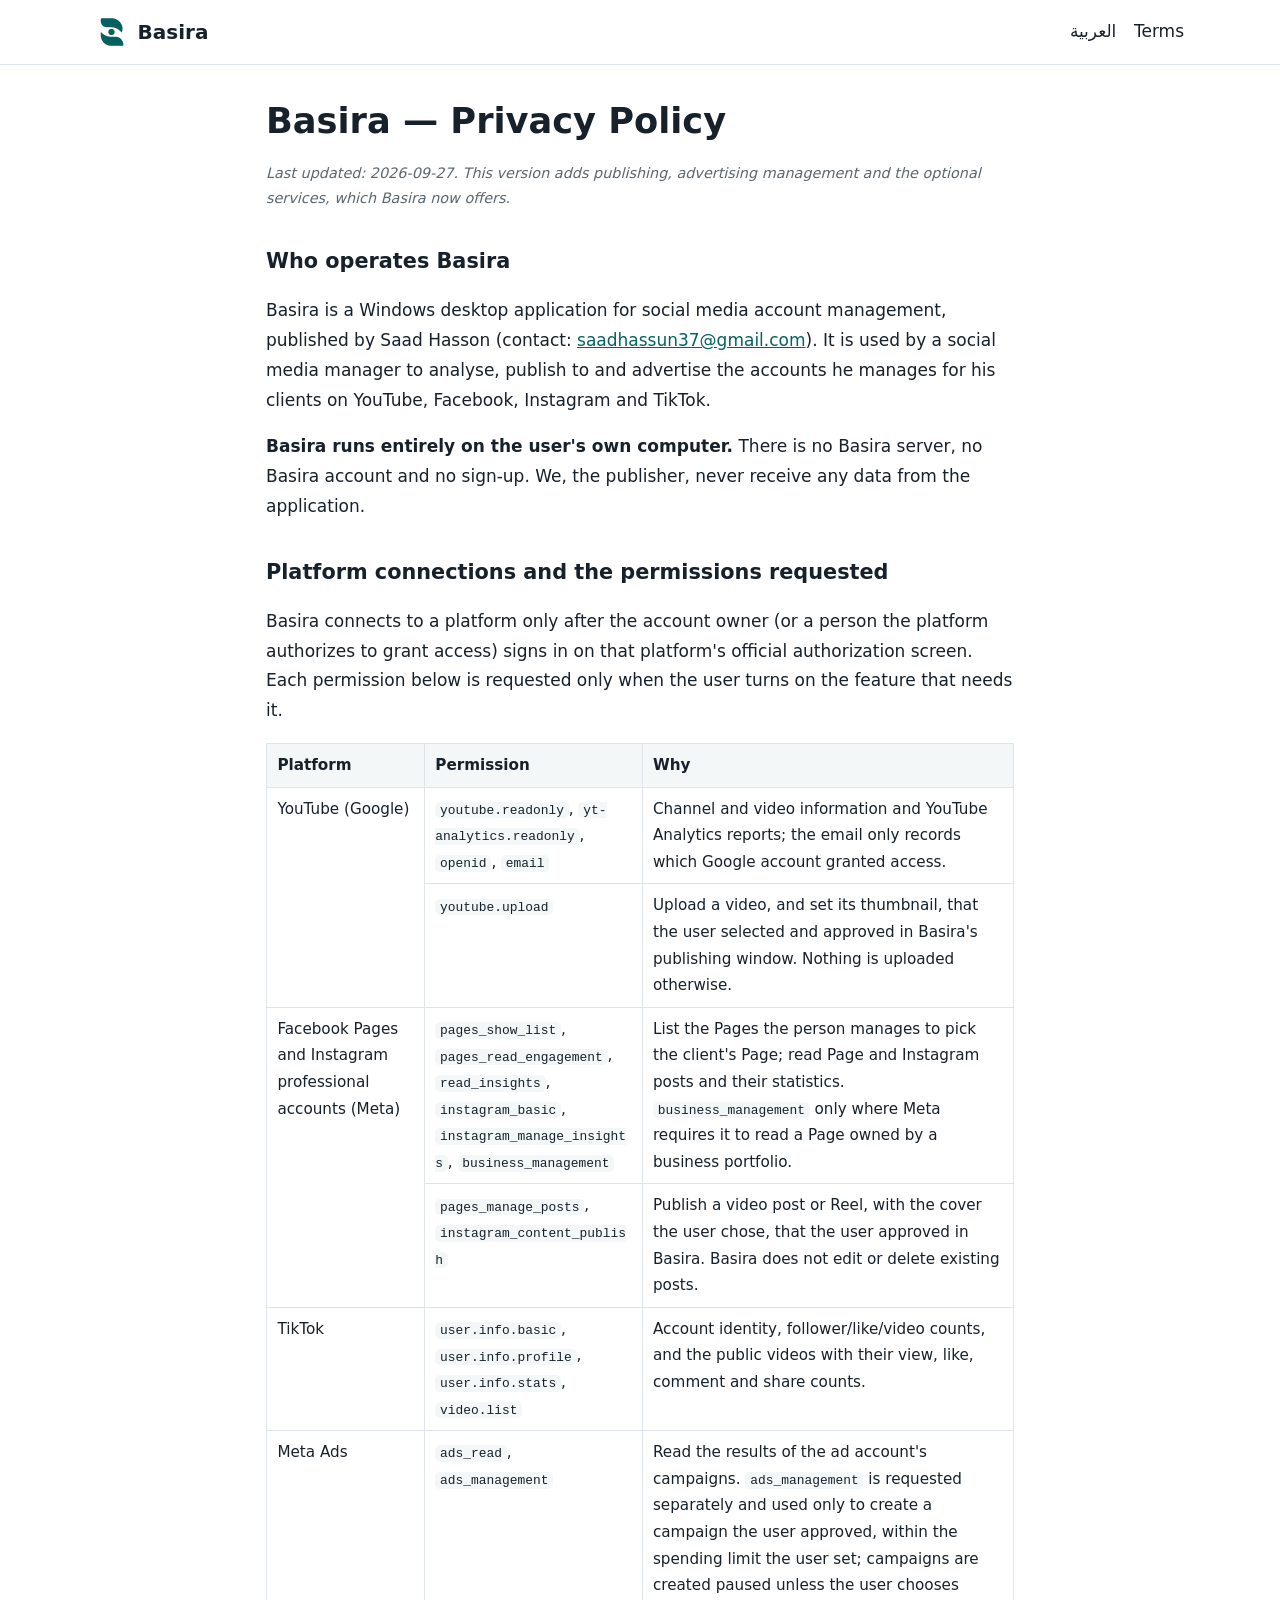
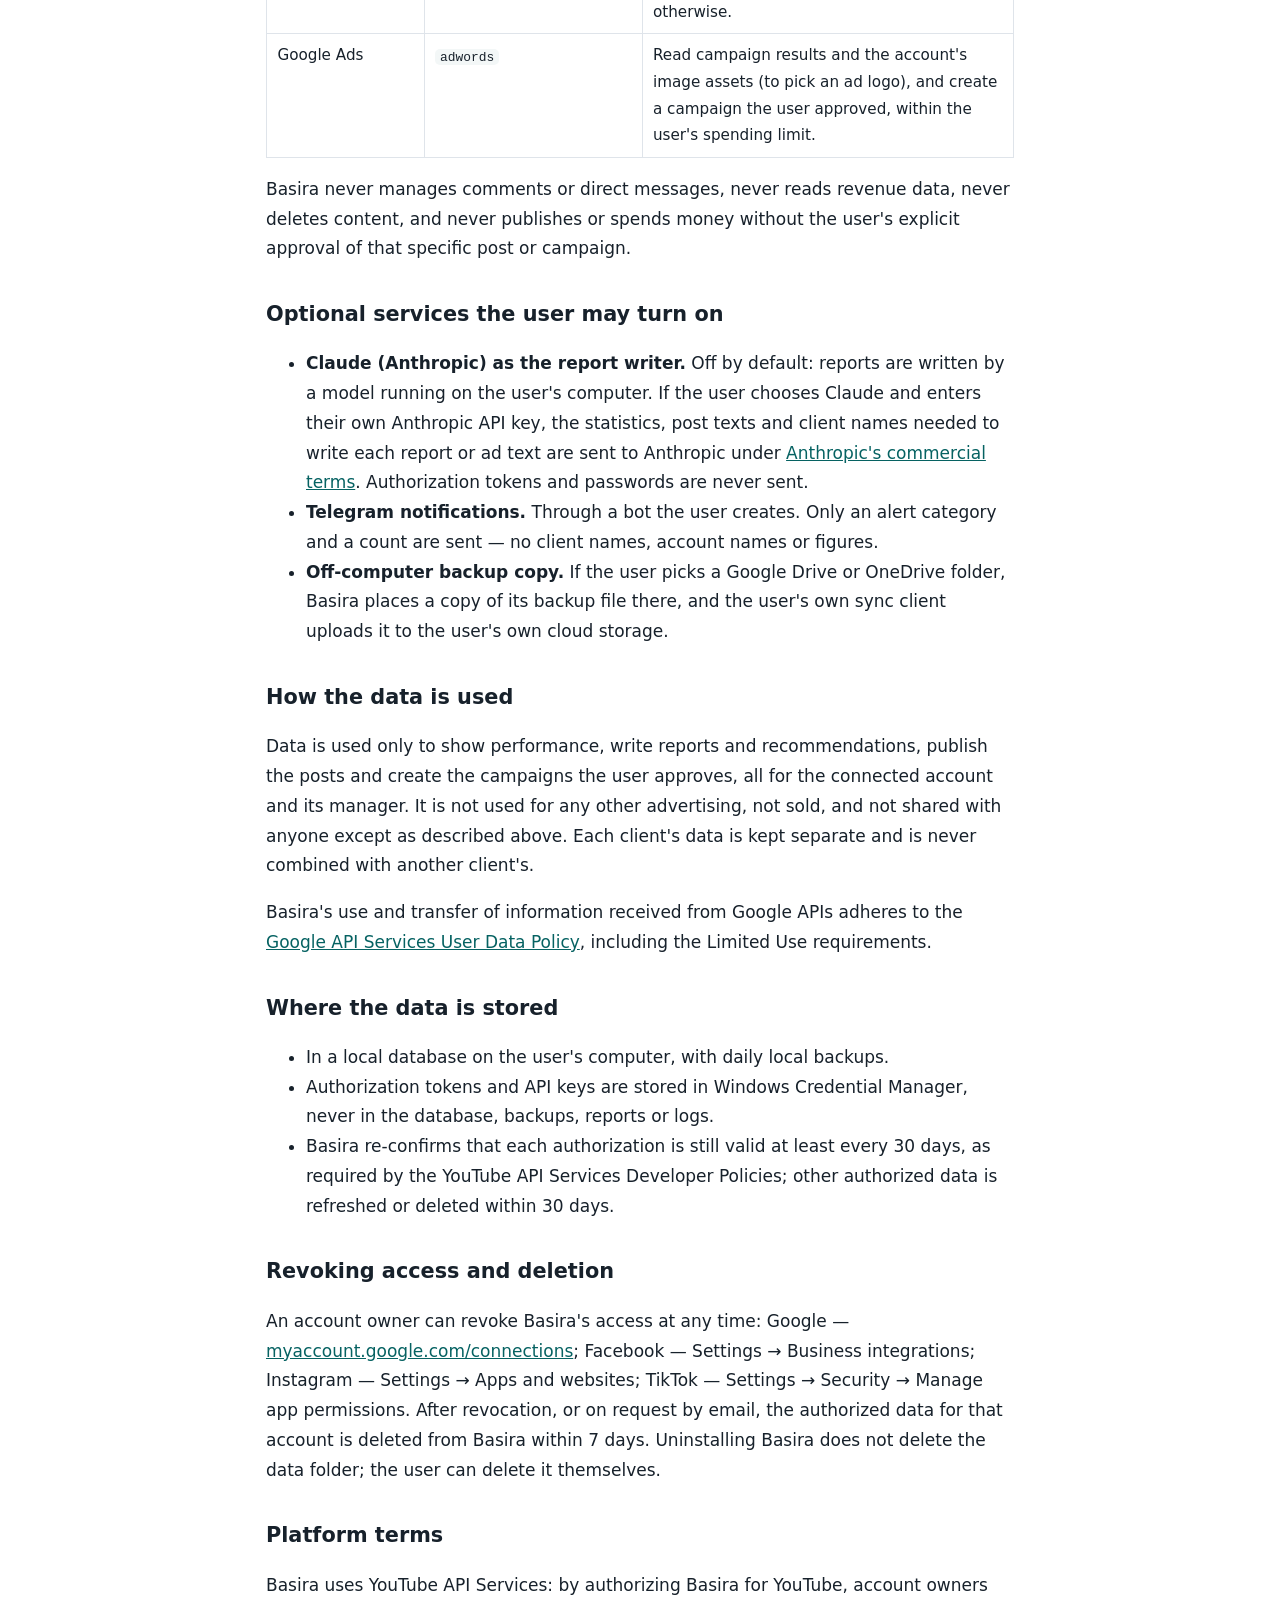
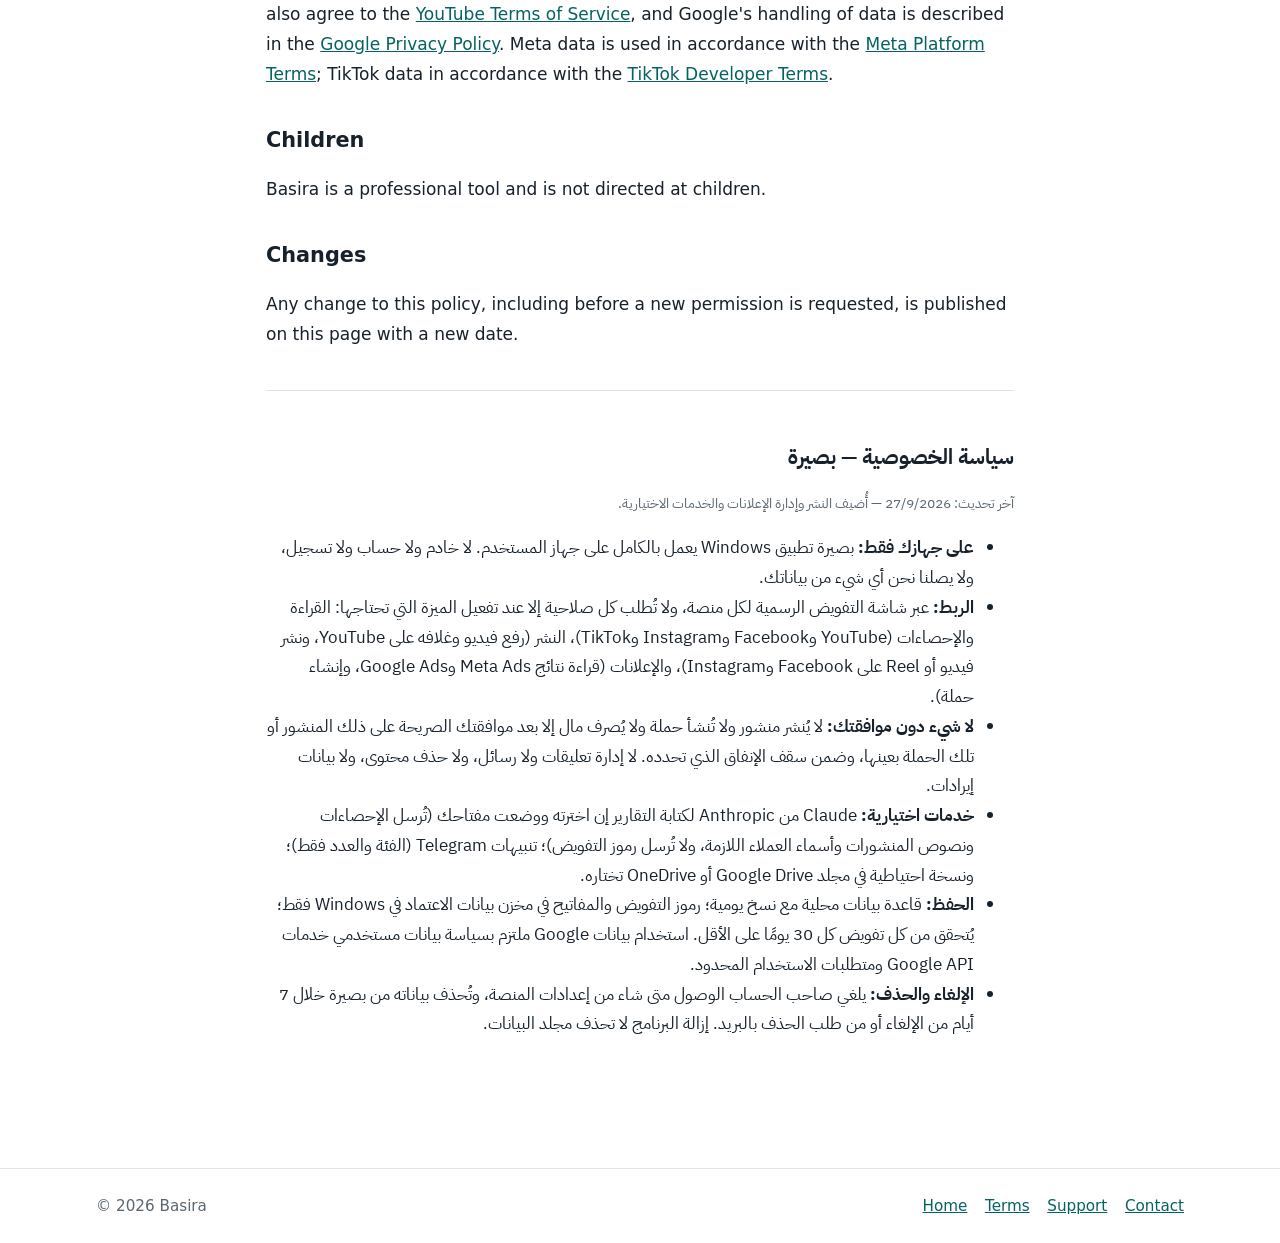
==== commit 18083c15: "Support page: start steps, FAQ, how to report a problem; linked from every footer Co-Authored-By: Cl" ====
--- a/privacy.html
+++ b/privacy.html
@@ -6,7 +6,7 @@
   <title>Basira — Privacy Policy</title>
   <link rel="icon" type="image/png" href="brand/favicon.png">
   <link href="https://fonts.googleapis.com/css2?family=IBM+Plex+Sans+Arabic:wght@400;500;700&display=swap" rel="stylesheet">
-  <link rel="stylesheet" href="site.css">
+  <link rel="stylesheet" href="site.css?v=5">
 </head>
 <body class="legal">
 <header class="top">
@@ -96,6 +96,6 @@
     </ul>
   </section>
 </main>
-<footer><div class="wrap foot-row"><span>© 2026 Basira</span><nav><a href="./">Home</a><a href="terms.html">Terms</a><a href="mailto:saadhassun37@gmail.com">Contact</a></nav></div></footer>
+<footer><div class="wrap foot-row"><span>© 2026 Basira</span><nav><a href="./">Home</a><a href="terms.html">Terms</a><a href="support.html">Support</a><a href="mailto:saadhassun37@gmail.com">Contact</a></nav></div></footer>
 </body>
 </html>
--- a/site.css
+++ b/site.css
@@ -137,3 +137,50 @@
 th, td { border: 1px solid var(--line); padding: .5rem .65rem; text-align: start; vertical-align: top; }
 th { background: var(--band); }
 code { font-size: .85em; background: var(--band); padding: .05rem .3rem; border-radius: 5px; word-break: break-word; }
+
+/* Hero story: bars → eye (hero.js). Without JavaScript it stays a still chart with its first line. */
+.story { position: relative; padding: 0; }
+.story-stage { min-height: 70vh; display: grid; place-items: center; padding: 2rem 16px; }
+.story-mark { --mark-w: min(44vh, 72vw); width: var(--mark-w); height: auto; overflow: visible; }
+.story-grid line { stroke: var(--line); stroke-width: 2; }
+.bar { fill: var(--brand); }
+#bar1 { opacity: .45; } #bar2 { opacity: .6; } #bar3 { opacity: .75; }
+#trend { fill: none; stroke: var(--accent); stroke-width: 7; stroke-linecap: round; stroke-linejoin: round; }
+#dot { fill: var(--accent); }
+.lid-target { visibility: hidden; }
+.story-words { width: 100%; text-align: center; }
+.story-line { margin: 0; font-size: clamp(1.45rem, 3.8vw, 2.6rem); font-weight: 700; line-height: 1.5; }
+.story-line strong { color: var(--brand); }
+#line2 { display: none; }
+
+/* Animated: the stage fills the screen from its very top (under the translucent header), the mark sits at the
+   exact centre of the screen and the words hang below it, so nothing pushes the mark off centre. */
+.story-on .story { height: 460vh; margin-top: -65px; }
+.story-on .story-stage { position: sticky; top: 0; height: 100vh; min-height: 0; padding: 0; display: block; }
+.story-on .story-mark { position: absolute; left: 50%; top: 50%; }
+.story-on .story-words { position: absolute; inset-inline: 0; padding: 0 16px;
+  top: calc(50% + var(--mark-w, 44vh) * 0.63 + 1.2rem); display: grid; }
+.story-on .story-words { --mark-w: min(44vh, 72vw); }
+.story-on .story-line { grid-area: 1 / 1; }
+.story-on #line2 { display: block; opacity: 0; }
+.story-on.story-still .story { height: auto; margin-top: 0; }
+.story-on.story-still .story-stage { position: static; height: auto; display: grid; padding: 2rem 16px; }
+.story-on.story-still .story-mark { position: static; transform: none; }
+.story-on.story-still .story-words { position: static; }
+.story-on.story-still #line1 { display: none; }
+
+.hero { padding-top: 2rem; }
+.hero-grid { grid-template-columns: 1fr; max-width: 860px; text-align: center; }
+.hero-grid .cta { justify-content: center; }
+
+/* Gentle depth on cards; nothing that moves on its own. */
+.card, .steps li { transition: transform .25s ease, box-shadow .25s ease, border-color .25s ease; }
+.card:hover, .steps li:hover { transform: translateY(-3px); border-color: color-mix(in srgb, var(--brand) 40%, var(--line));
+  box-shadow: 0 14px 34px color-mix(in srgb, var(--brand) 14%, transparent); }
+@media (prefers-reduced-motion: reduce) { .card, .steps li { transition: none; } .card:hover, .steps li:hover { transform: none; } }
+
+/* FAQ: a question is a control, not text to select; its answer opens softly instead of jumping in. */
+summary { -webkit-user-select: none; user-select: none; -webkit-tap-highlight-color: transparent; list-style-position: inside; }
+details[open] > p { animation: answer-in .32s ease-out; }
+@keyframes answer-in { from { opacity: 0; transform: translateY(-6px); } to { opacity: 1; transform: none; } }
+@media (prefers-reduced-motion: reduce) { details[open] > p { animation: none; } }
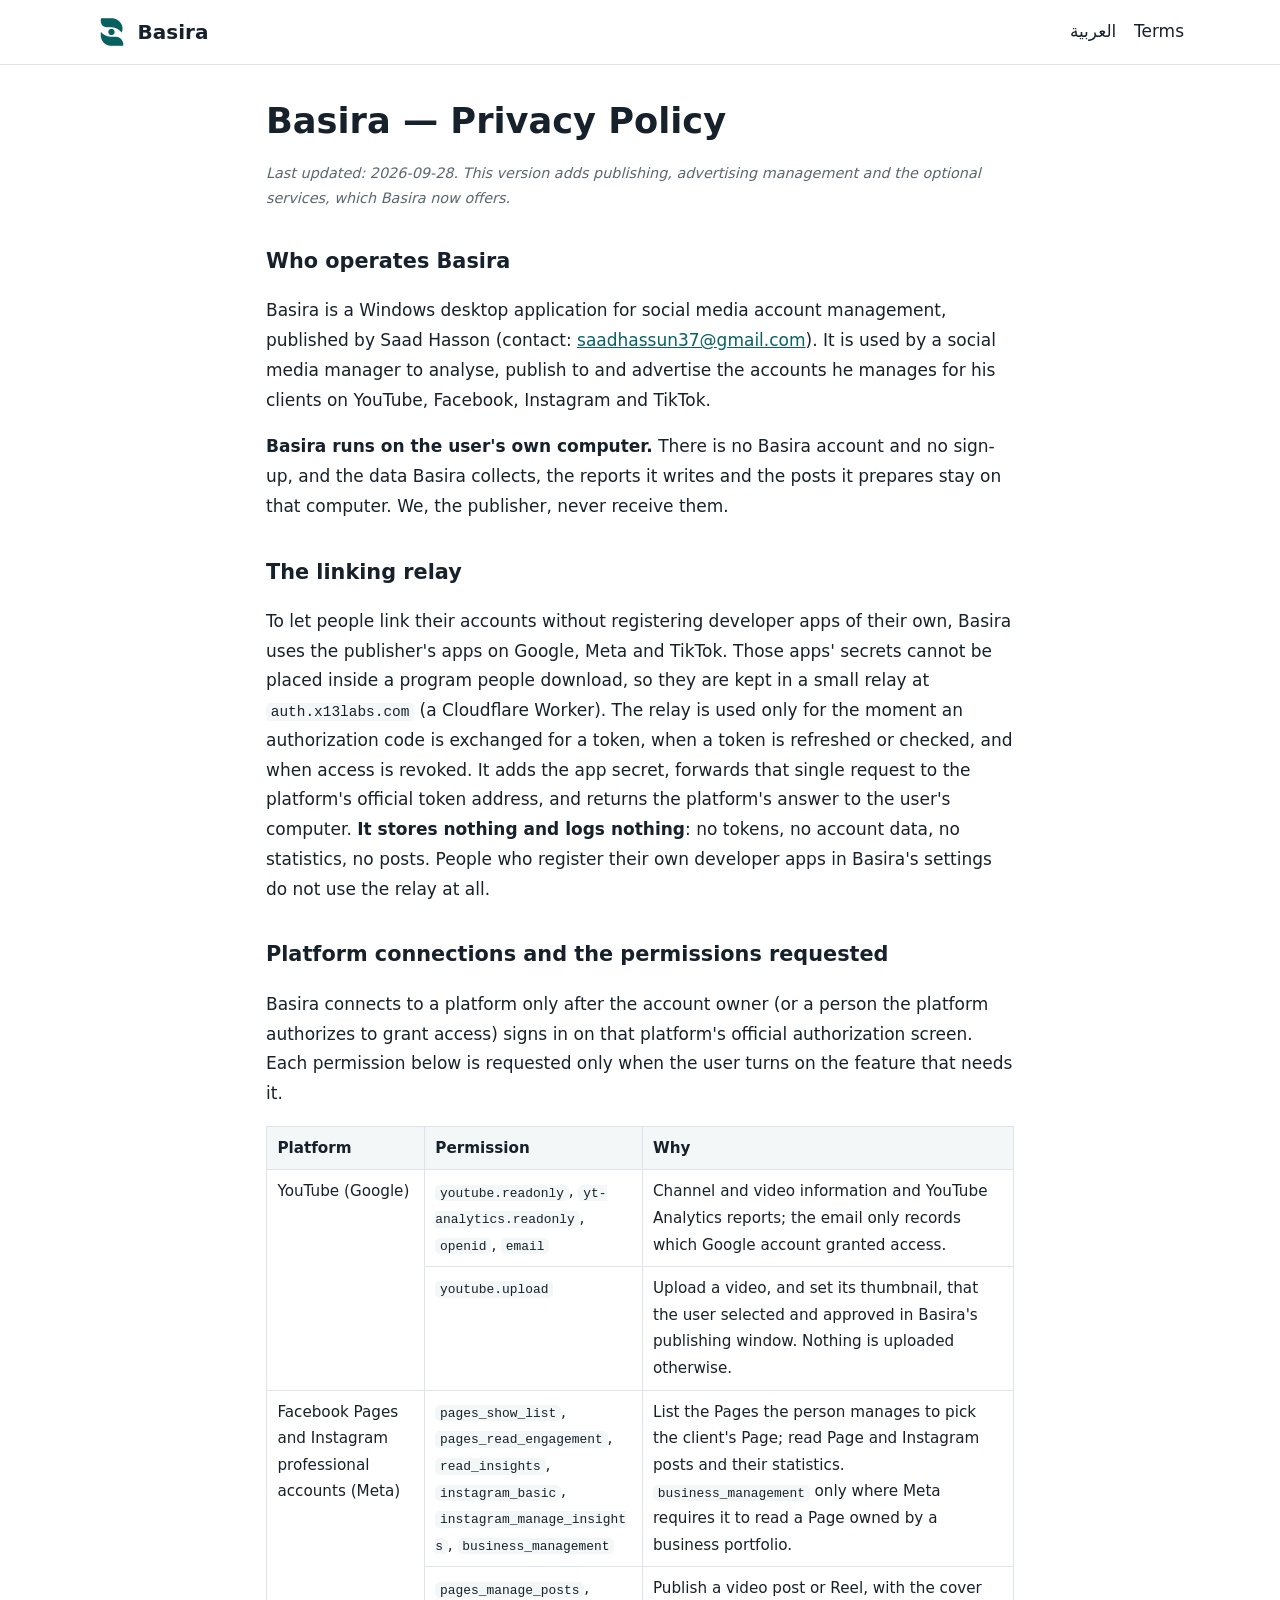
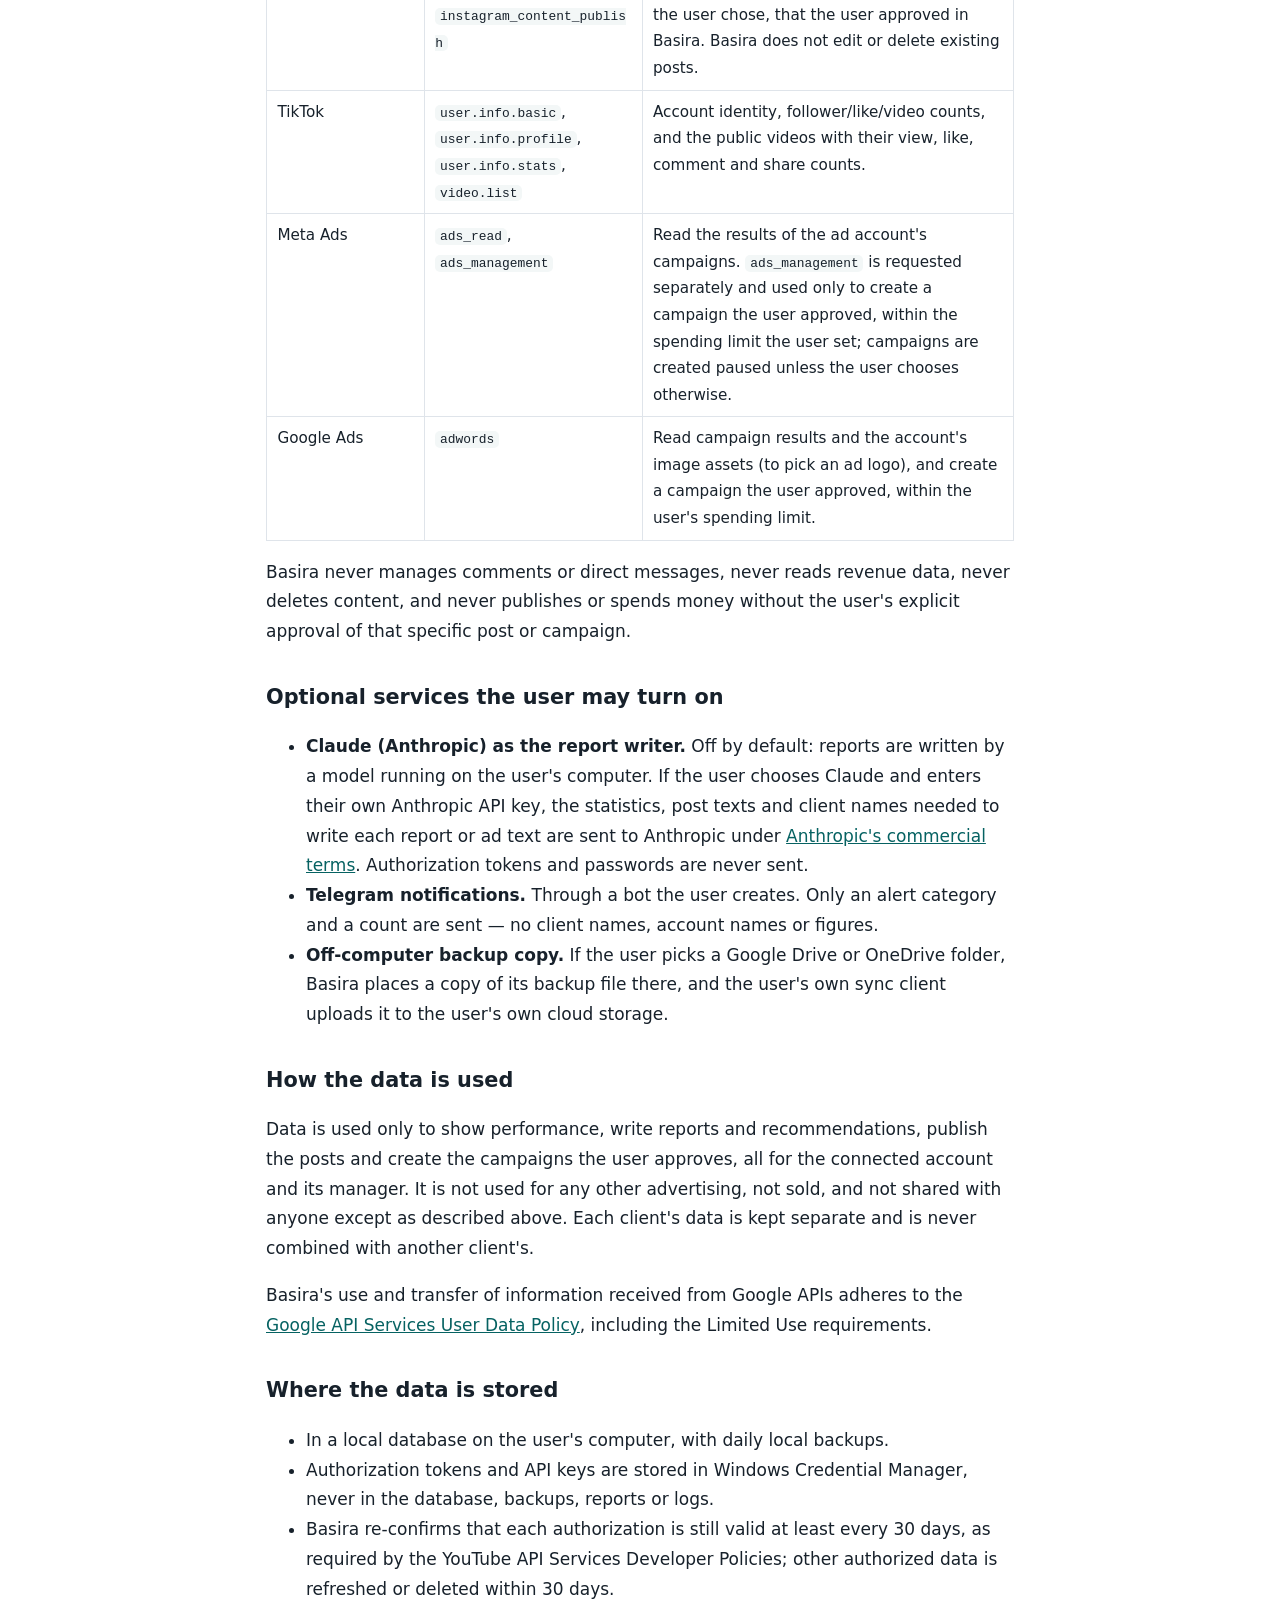
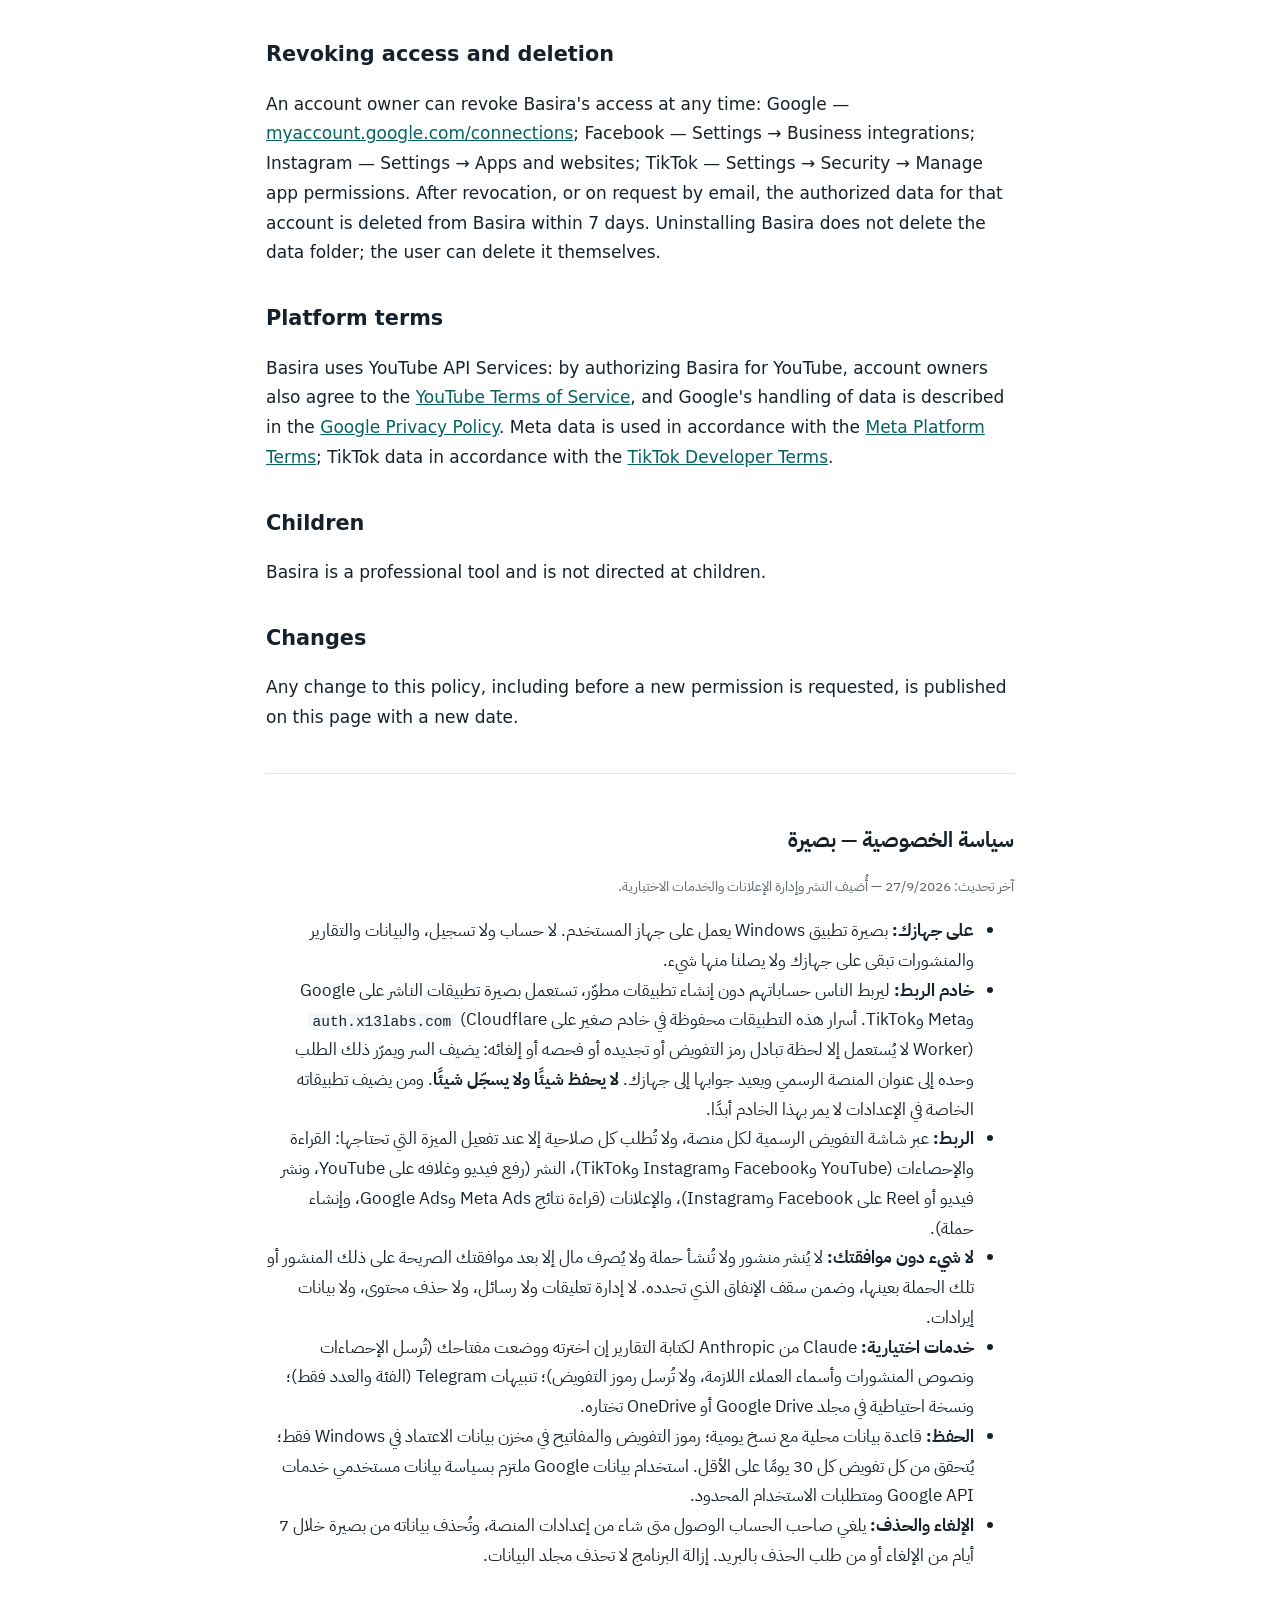
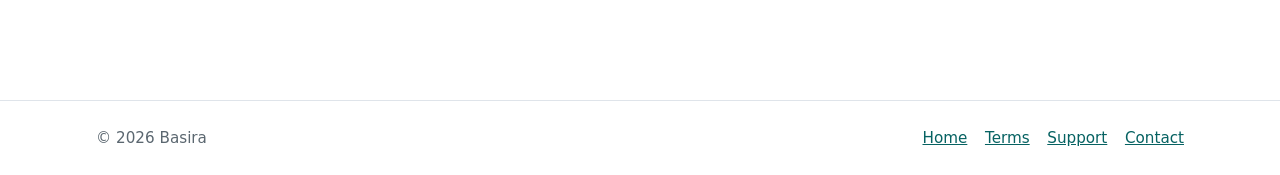
==== commit f51df584: "Privacy, terms and home: describe the linking relay (auth.x13labs.com) accurately — it forwards toke" ====
--- a/privacy.html
+++ b/privacy.html
@@ -17,11 +17,13 @@
 </header>
 <main class="wrap narrow">
   <h1>Basira — Privacy Policy</h1>
-  <p class="fine"><em>Last updated: 2026-09-27. This version adds publishing, advertising management and the optional services, which Basira now offers.</em></p>
+  <p class="fine"><em>Last updated: 2026-09-28. This version adds publishing, advertising management and the optional services, which Basira now offers.</em></p>
 
   <h2>Who operates Basira</h2>
   <p>Basira is a Windows desktop application for social media account management, published by Saad Hasson (contact: <a href="mailto:saadhassun37@gmail.com">saadhassun37@gmail.com</a>). It is used by a social media manager to analyse, publish to and advertise the accounts he manages for his clients on YouTube, Facebook, Instagram and TikTok.</p>
-  <p><strong>Basira runs entirely on the user's own computer.</strong> There is no Basira server, no Basira account and no sign-up. We, the publisher, never receive any data from the application.</p>
+  <p><strong>Basira runs on the user's own computer.</strong> There is no Basira account and no sign-up, and the data Basira collects, the reports it writes and the posts it prepares stay on that computer. We, the publisher, never receive them.</p>
+  <h2>The linking relay</h2>
+  <p>To let people link their accounts without registering developer apps of their own, Basira uses the publisher's apps on Google, Meta and TikTok. Those apps' secrets cannot be placed inside a program people download, so they are kept in a small relay at <code>auth.x13labs.com</code> (a Cloudflare Worker). The relay is used only for the moment an authorization code is exchanged for a token, when a token is refreshed or checked, and when access is revoked. It adds the app secret, forwards that single request to the platform's official token address, and returns the platform's answer to the user's computer. <strong>It stores nothing and logs nothing</strong>: no tokens, no account data, no statistics, no posts. People who register their own developer apps in Basira's settings do not use the relay at all.</p>
 
   <h2>Platform connections and the permissions requested</h2>
   <p>Basira connects to a platform only after the account owner (or a person the platform authorizes to grant access) signs in on that platform's official authorization screen. Each permission below is requested only when the user turns on the feature that needs it.</p>
@@ -87,7 +89,8 @@
     <h2>سياسة الخصوصية — بصيرة</h2>
     <p class="fine">آخر تحديث: 27/9/2026 — أُضيف النشر وإدارة الإعلانات والخدمات الاختيارية.</p>
     <ul>
-      <li><strong>على جهازك فقط:</strong> بصيرة تطبيق Windows يعمل بالكامل على جهاز المستخدم. لا خادم ولا حساب ولا تسجيل، ولا يصلنا نحن أي شيء من بياناتك.</li>
+      <li><strong>على جهازك:</strong> بصيرة تطبيق Windows يعمل على جهاز المستخدم. لا حساب ولا تسجيل، والبيانات والتقارير والمنشورات تبقى على جهازك ولا يصلنا منها شيء.</li>
+      <li><strong>خادم الربط:</strong> ليربط الناس حساباتهم دون إنشاء تطبيقات مطوّر، تستعمل بصيرة تطبيقات الناشر على Google وMeta وTikTok. أسرار هذه التطبيقات محفوظة في خادم صغير على <code>auth.x13labs.com</code> (Cloudflare Worker) لا يُستعمل إلا لحظة تبادل رمز التفويض أو تجديده أو فحصه أو إلغائه: يضيف السر ويمرّر ذلك الطلب وحده إلى عنوان المنصة الرسمي ويعيد جوابها إلى جهازك. <strong>لا يحفظ شيئًا ولا يسجّل شيئًا</strong>. ومن يضيف تطبيقاته الخاصة في الإعدادات لا يمر بهذا الخادم أبدًا.</li>
       <li><strong>الربط:</strong> عبر شاشة التفويض الرسمية لكل منصة، ولا تُطلب كل صلاحية إلا عند تفعيل الميزة التي تحتاجها: القراءة والإحصاءات (YouTube وFacebook وInstagram وTikTok)، النشر (رفع فيديو وغلافه على YouTube، ونشر فيديو أو Reel على Facebook وInstagram)، والإعلانات (قراءة نتائج Meta Ads وGoogle Ads، وإنشاء حملة).</li>
       <li><strong>لا شيء دون موافقتك:</strong> لا يُنشر منشور ولا تُنشأ حملة ولا يُصرف مال إلا بعد موافقتك الصريحة على ذلك المنشور أو تلك الحملة بعينها، وضمن سقف الإنفاق الذي تحدده. لا إدارة تعليقات ولا رسائل، ولا حذف محتوى، ولا بيانات إيرادات.</li>
       <li><strong>خدمات اختيارية:</strong> Claude من Anthropic لكتابة التقارير إن اخترته ووضعت مفتاحك (تُرسل الإحصاءات ونصوص المنشورات وأسماء العملاء اللازمة، ولا تُرسل رموز التفويض)؛ تنبيهات Telegram (الفئة والعدد فقط)؛ ونسخة احتياطية في مجلد Google Drive أو OneDrive تختاره.</li>
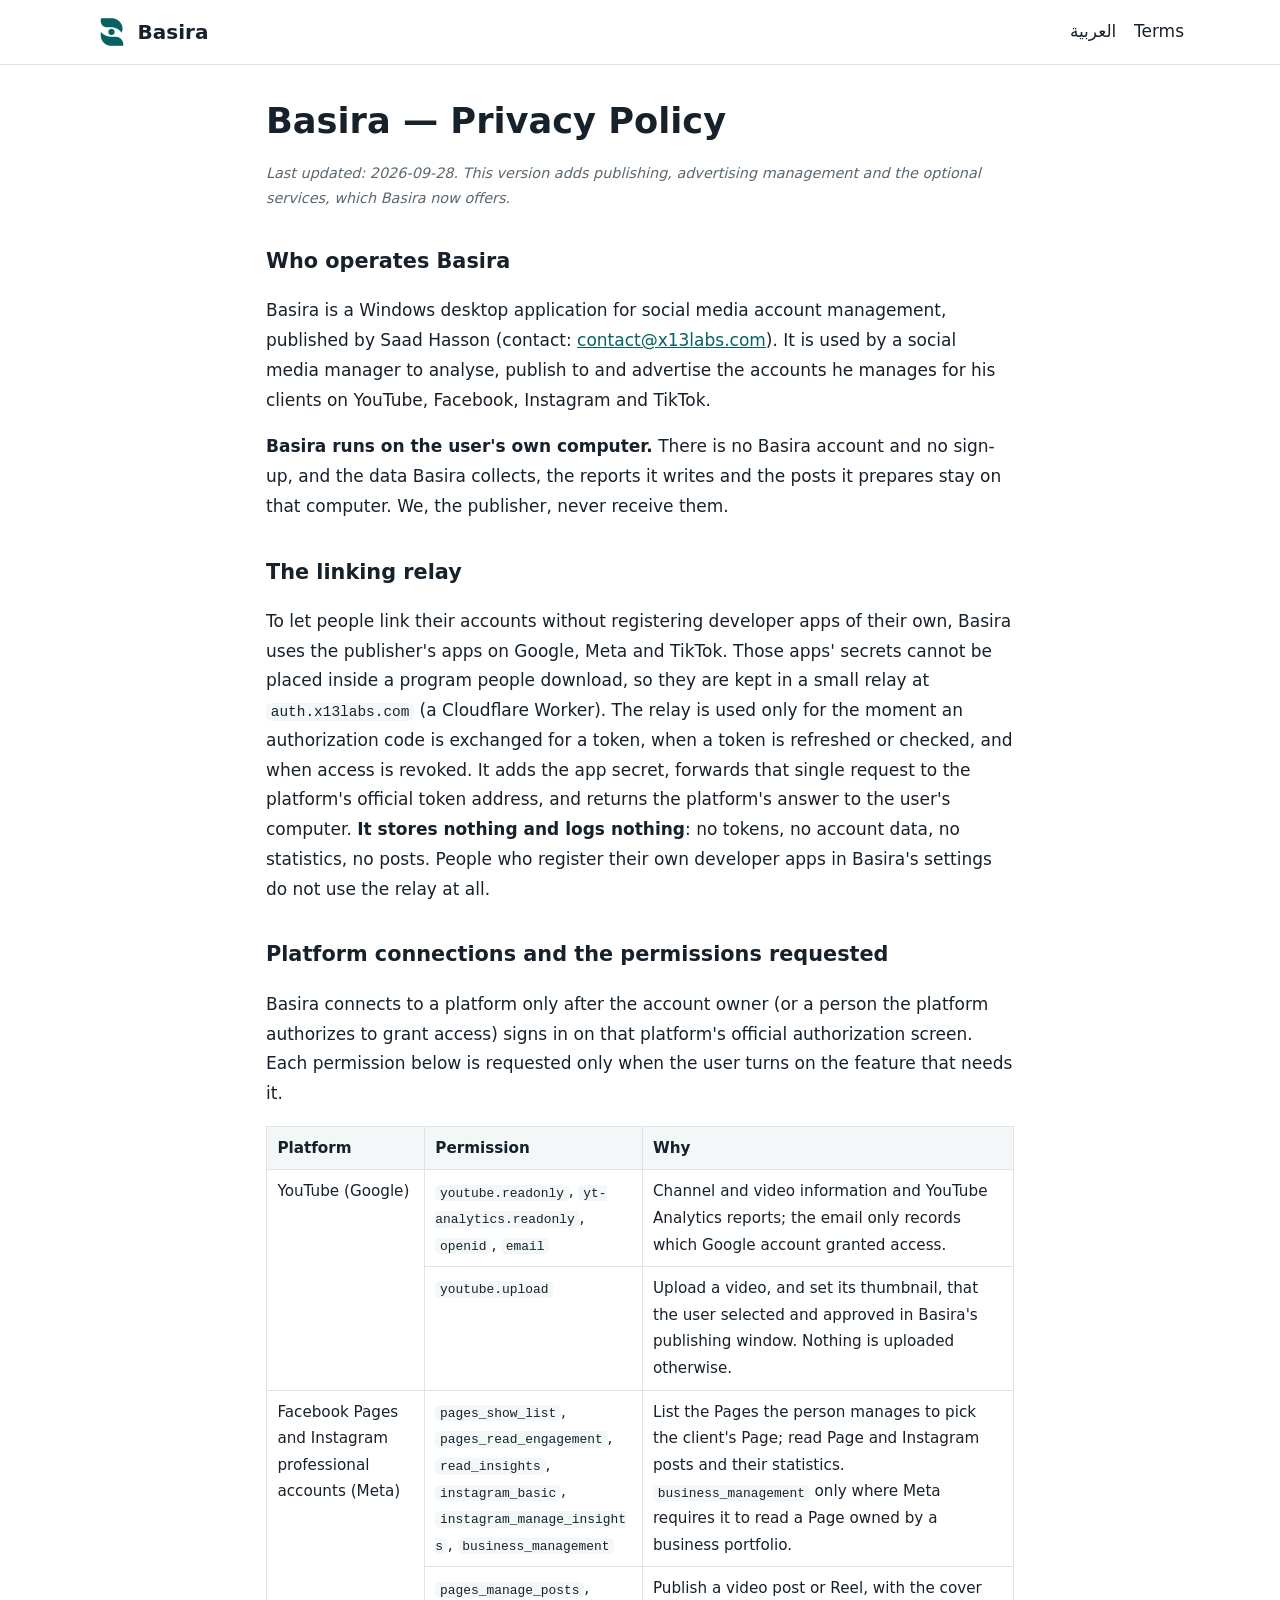
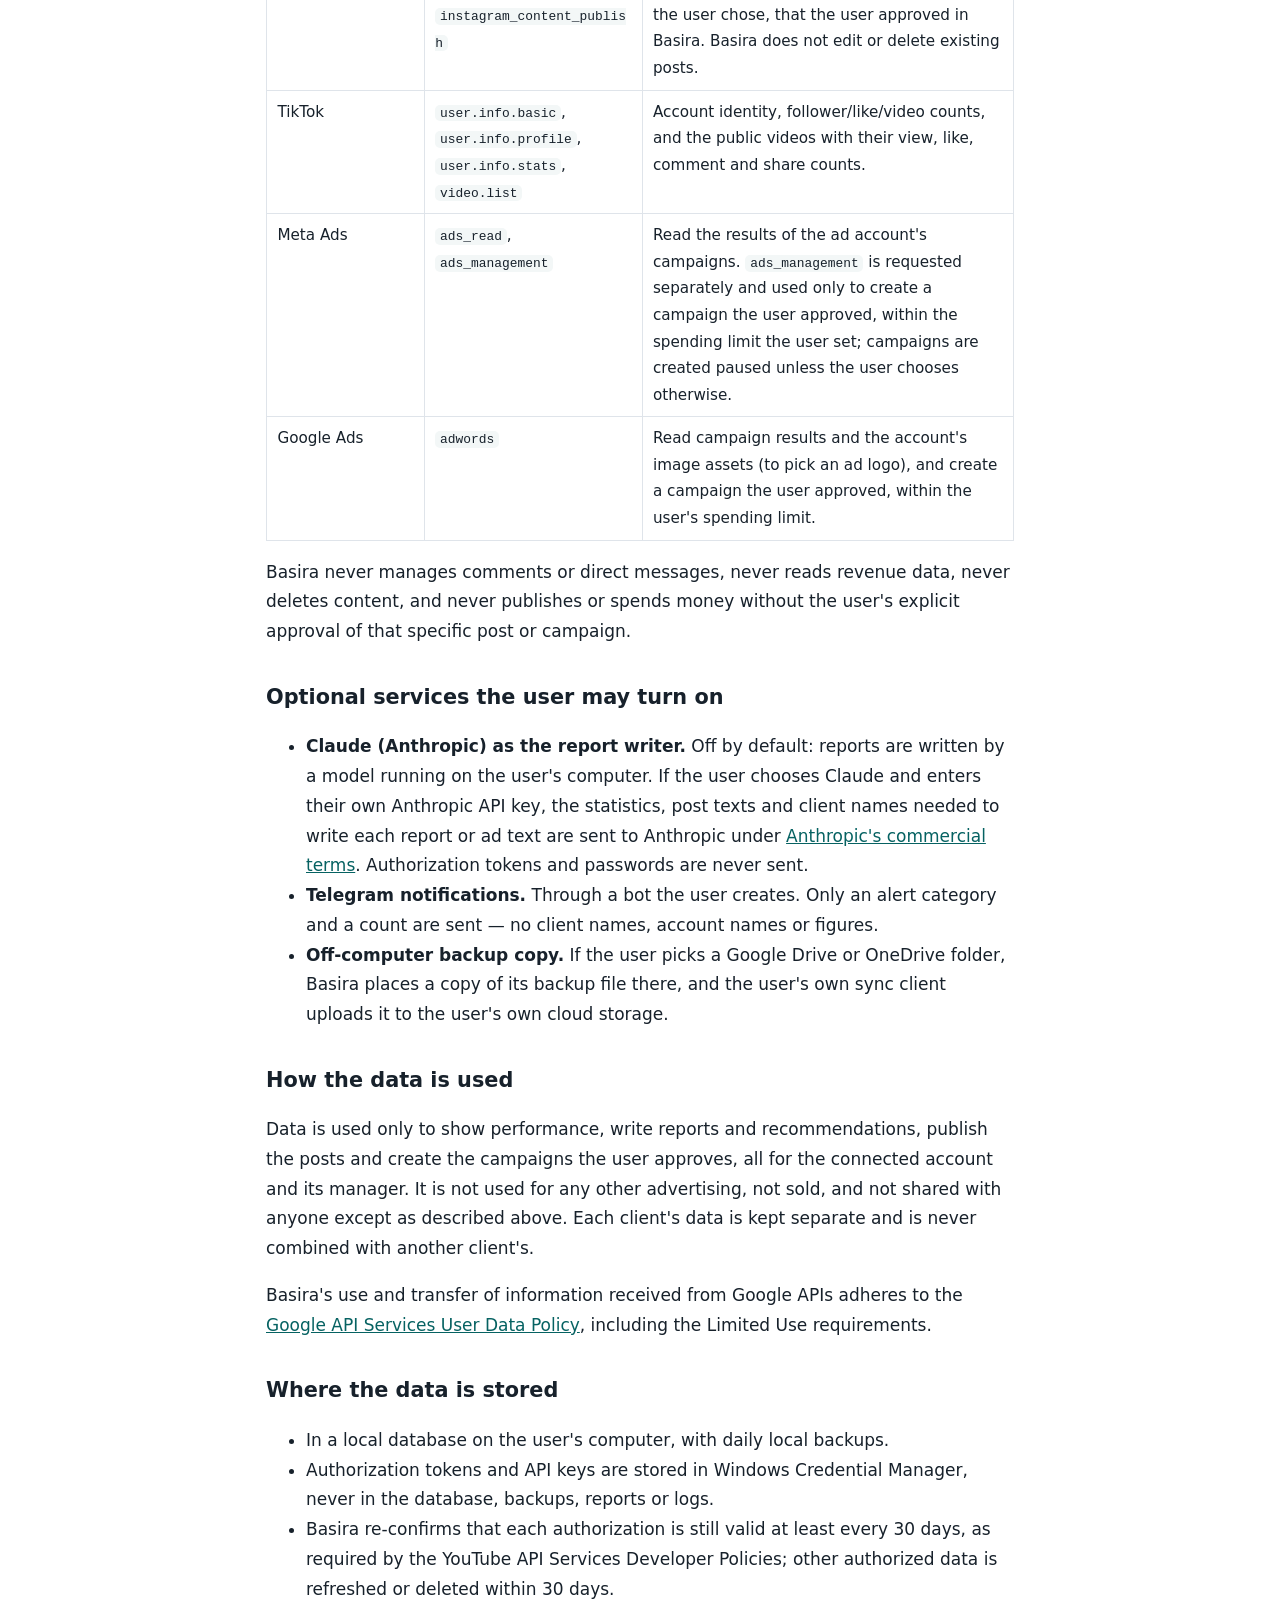
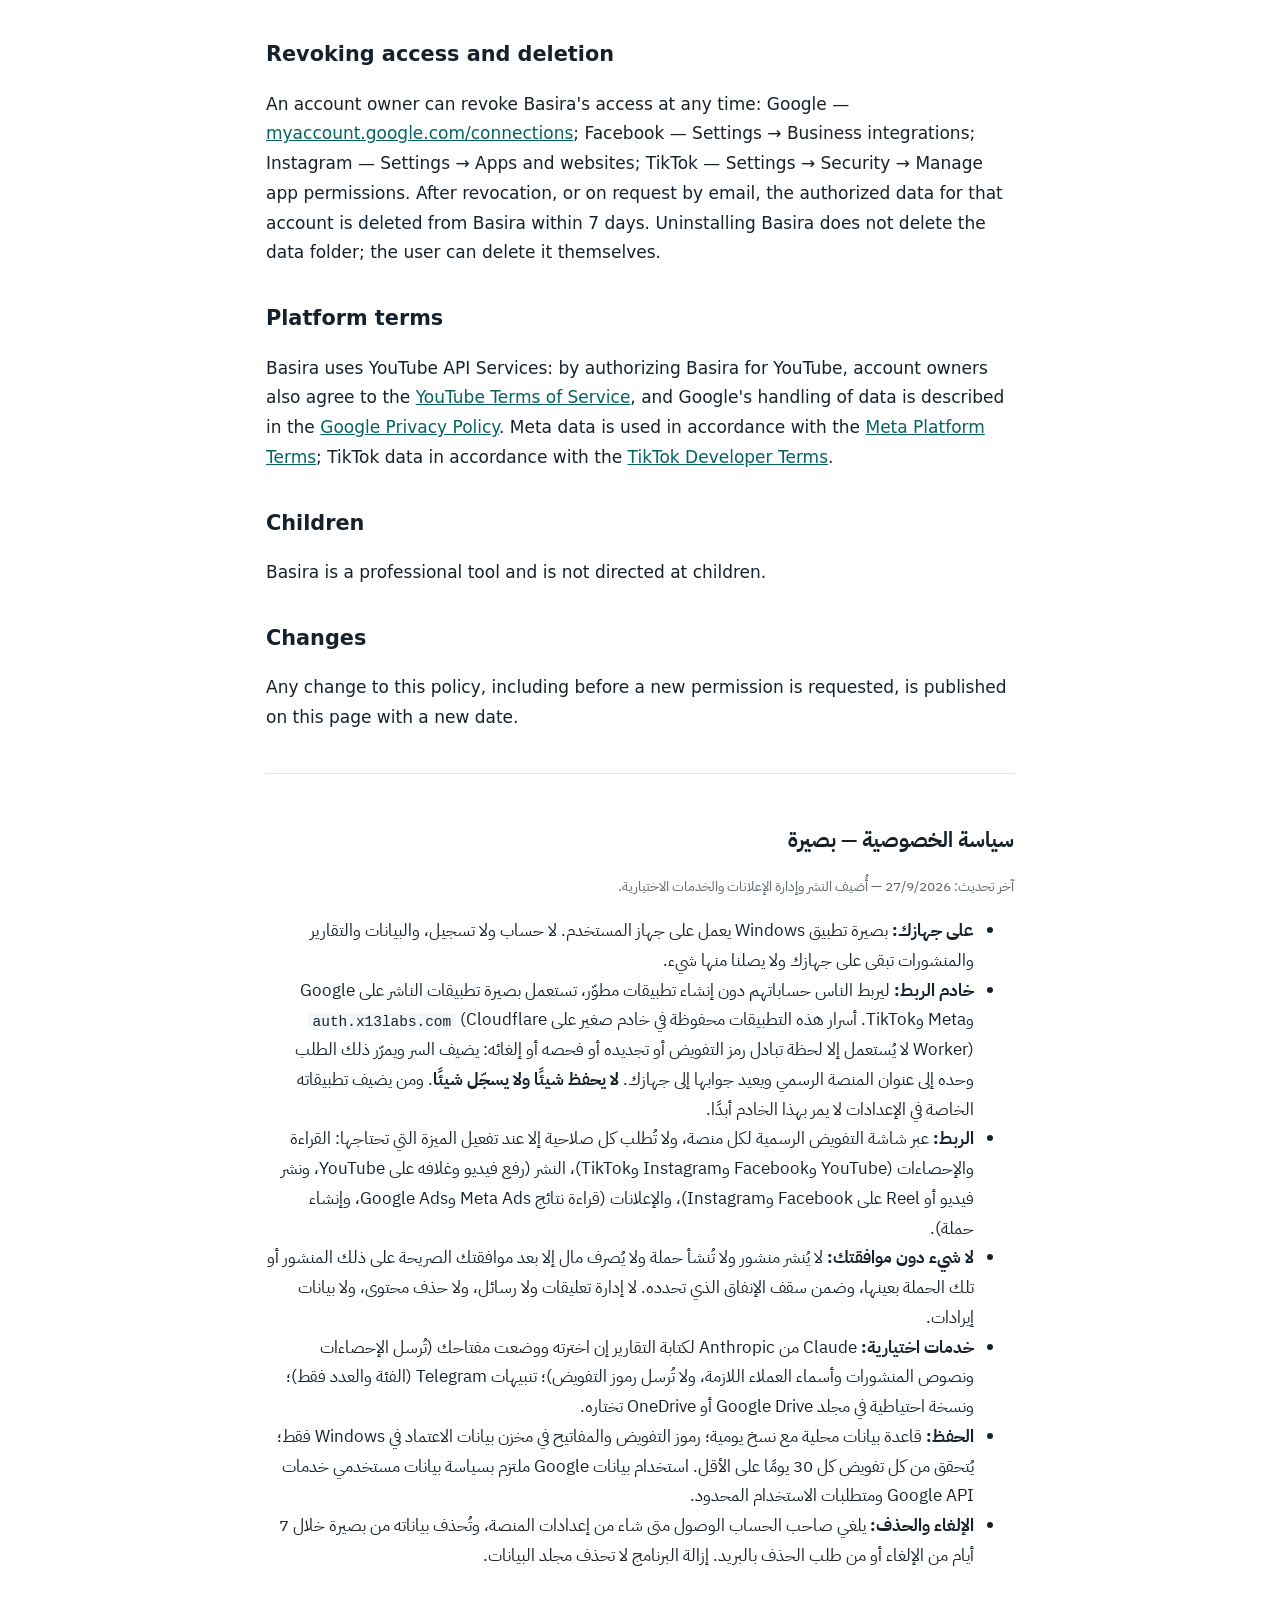
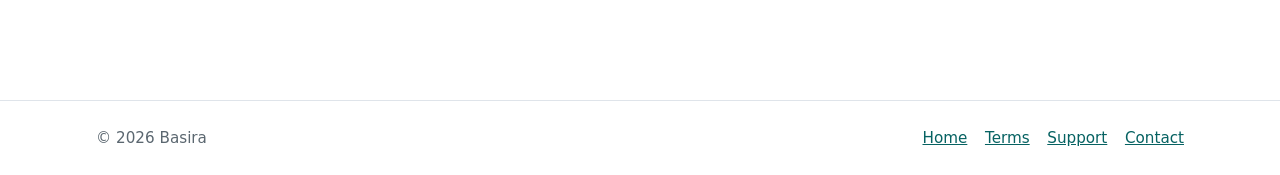
==== commit bb725509: "Contact is contact@x13labs.com; accounts link through the central apps; terms mention the relay" ====
--- a/privacy.html
+++ b/privacy.html
@@ -20,7 +20,7 @@
   <p class="fine"><em>Last updated: 2026-09-28. This version adds publishing, advertising management and the optional services, which Basira now offers.</em></p>
 
   <h2>Who operates Basira</h2>
-  <p>Basira is a Windows desktop application for social media account management, published by Saad Hasson (contact: <a href="mailto:saadhassun37@gmail.com">saadhassun37@gmail.com</a>). It is used by a social media manager to analyse, publish to and advertise the accounts he manages for his clients on YouTube, Facebook, Instagram and TikTok.</p>
+  <p>Basira is a Windows desktop application for social media account management, published by Saad Hasson (contact: <a href="mailto:contact@x13labs.com">contact@x13labs.com</a>). It is used by a social media manager to analyse, publish to and advertise the accounts he manages for his clients on YouTube, Facebook, Instagram and TikTok.</p>
   <p><strong>Basira runs on the user's own computer.</strong> There is no Basira account and no sign-up, and the data Basira collects, the reports it writes and the posts it prepares stay on that computer. We, the publisher, never receive them.</p>
   <h2>The linking relay</h2>
   <p>To let people link their accounts without registering developer apps of their own, Basira uses the publisher's apps on Google, Meta and TikTok. Those apps' secrets cannot be placed inside a program people download, so they are kept in a small relay at <code>auth.x13labs.com</code> (a Cloudflare Worker). The relay is used only for the moment an authorization code is exchanged for a token, when a token is refreshed or checked, and when access is revoked. It adds the app secret, forwards that single request to the platform's official token address, and returns the platform's answer to the user's computer. <strong>It stores nothing and logs nothing</strong>: no tokens, no account data, no statistics, no posts. People who register their own developer apps in Basira's settings do not use the relay at all.</p>
@@ -99,6 +99,6 @@
     </ul>
   </section>
 </main>
-<footer><div class="wrap foot-row"><span>© 2026 Basira</span><nav><a href="./">Home</a><a href="terms.html">Terms</a><a href="support.html">Support</a><a href="mailto:saadhassun37@gmail.com">Contact</a></nav></div></footer>
+<footer><div class="wrap foot-row"><span>© 2026 Basira</span><nav><a href="./">Home</a><a href="terms.html">Terms</a><a href="support.html">Support</a><a href="mailto:contact@x13labs.com">Contact</a></nav></div></footer>
 </body>
 </html>
